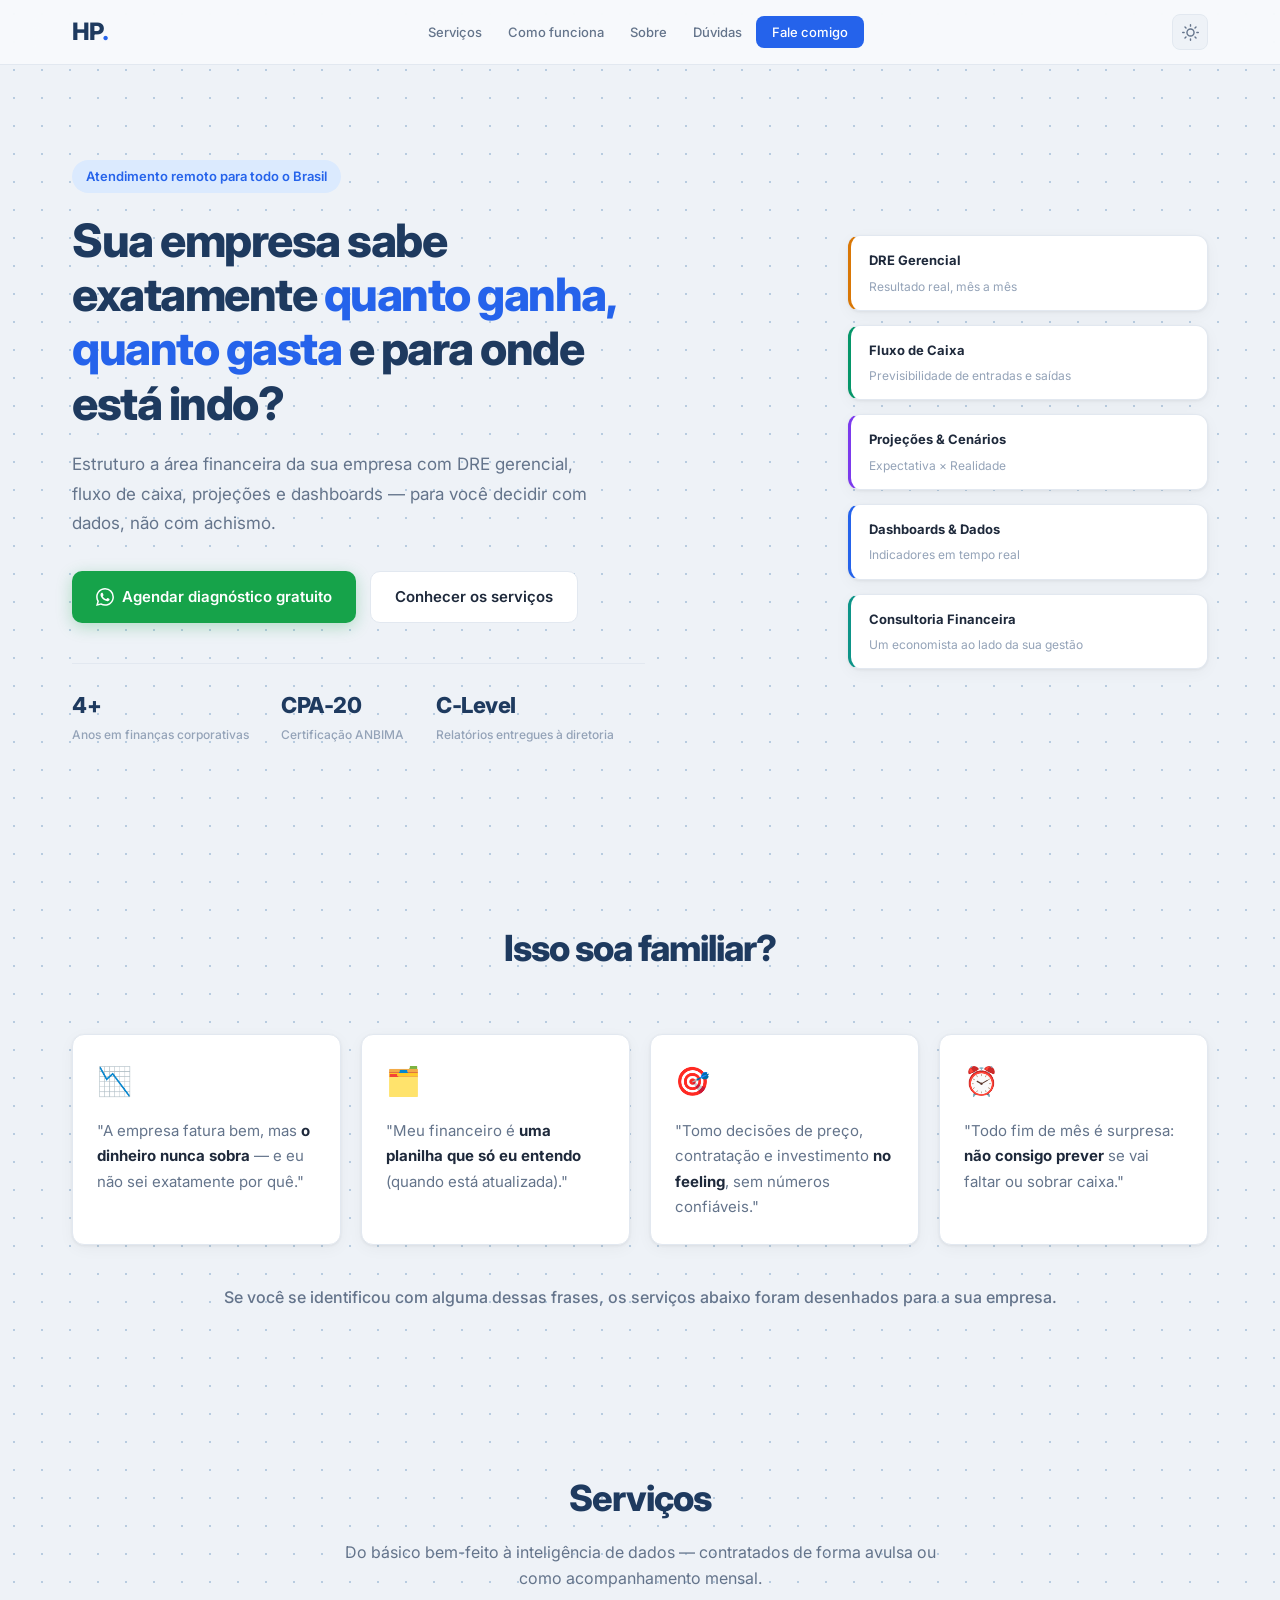
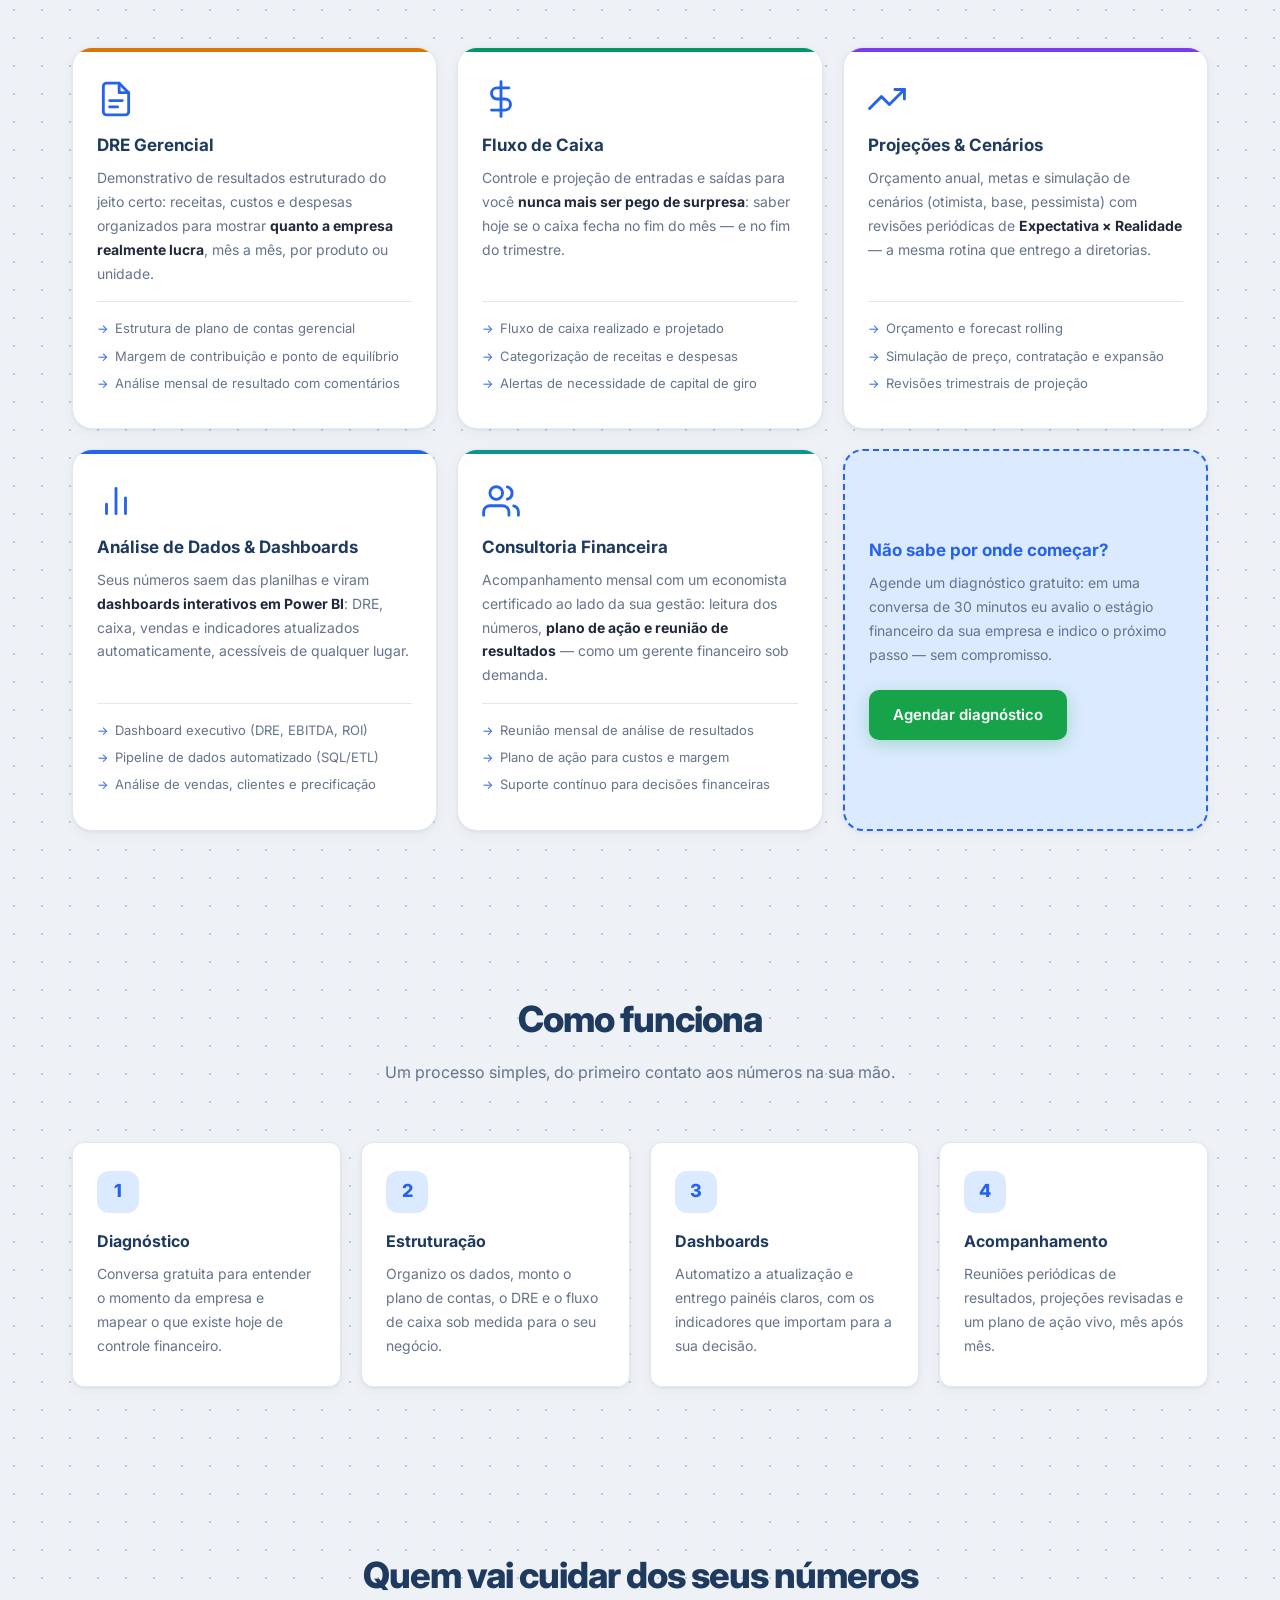
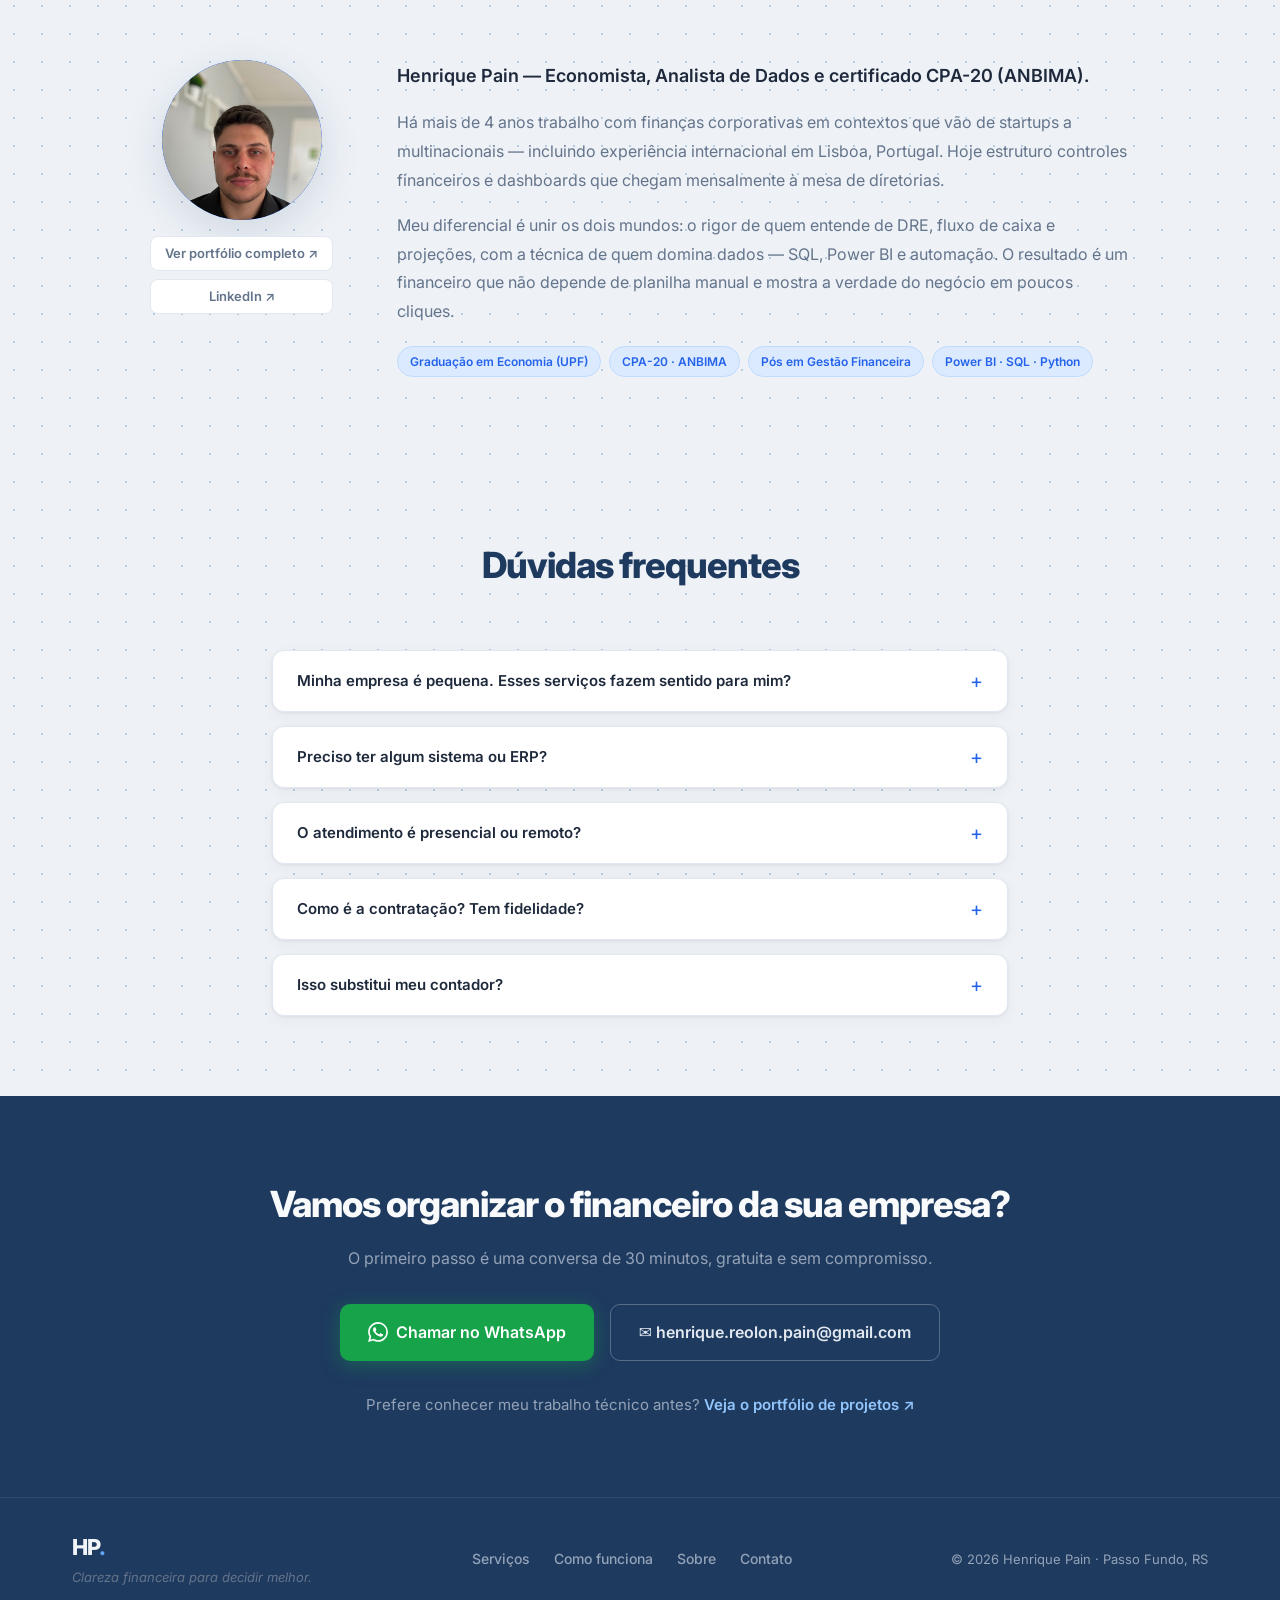
==== v1/index.html @ 50713eec "Landing page de servicos financeiros (dark fintech) Pagina estatica com DRE, fluxo de caixa, projeco" ====
<!DOCTYPE html>
<html lang="pt-BR">
<head>
    <meta charset="UTF-8">
    <meta name="viewport" content="width=device-width, initial-scale=1.0">
    <title>Henrique Pain — Consultoria Financeira & Dados</title>

    <!-- Favicon -->
    <link rel="icon" type="image/svg+xml" href="data:image/svg+xml,<svg xmlns='http://www.w3.org/2000/svg' viewBox='0 0 32 32'><rect width='32' height='32' rx='6' fill='%231e3a5f'/><text x='50%25' y='54%25' dominant-baseline='middle' text-anchor='middle' font-family='Inter,system-ui,sans-serif' font-weight='800' font-size='13' fill='white'>HP</text></svg>">

    <!-- SEO & Open Graph -->
    <meta name="description" content="Consultoria financeira para pequenas e médias empresas: DRE gerencial, fluxo de caixa, projeções, análise de dados e dashboards. Clareza financeira para decidir melhor.">
    <meta property="og:title"       content="Henrique Pain — Consultoria Financeira & Dados">
    <meta property="og:description" content="DRE gerencial, fluxo de caixa, projeções e dashboards para sua empresa decidir com dados, não com achismo.">
    <meta property="og:type"        content="website">
    <meta property="og:locale"      content="pt_BR">

    <link rel="preconnect" href="https://fonts.googleapis.com">
    <link rel="preconnect" href="https://fonts.gstatic.com" crossorigin>
    <link href="https://fonts.googleapis.com/css2?family=Inter:wght@300;400;500;600;700;800&display=swap" rel="stylesheet">
    <link rel="stylesheet" href="style.css">
</head>
<body>

    <!-- ===== NAV ===== -->
    <nav class="nav" id="nav">
        <div class="nav-container">
            <a href="#home" class="nav-logo">HP<span>.</span></a>
            <ul class="nav-links" id="navLinks">
                <li><a href="#servicos">Serviços</a></li>
                <li><a href="#como-funciona">Como funciona</a></li>
                <li><a href="#sobre">Sobre</a></li>
                <li><a href="#faq">Dúvidas</a></li>
                <li><a href="#contato" class="nav-cta">Fale comigo</a></li>
            </ul>
            <div class="nav-right">
                <button class="theme-toggle" id="themeToggle" aria-label="Alternar tema">
                    <svg class="icon-sun" xmlns="http://www.w3.org/2000/svg" width="17" height="17" viewBox="0 0 24 24" fill="none" stroke="currentColor" stroke-width="2" stroke-linecap="round" stroke-linejoin="round"><circle cx="12" cy="12" r="5"/><path d="M12 1v2M12 21v2M4.22 4.22l1.42 1.42M18.36 18.36l1.42 1.42M1 12h2M21 12h2M4.22 19.78l1.42-1.42M18.36 5.64l1.42-1.42"/></svg>
                    <svg class="icon-moon" xmlns="http://www.w3.org/2000/svg" width="17" height="17" viewBox="0 0 24 24" fill="none" stroke="currentColor" stroke-width="2" stroke-linecap="round" stroke-linejoin="round"><path d="M21 12.79A9 9 0 1 1 11.21 3 7 7 0 0 0 21 12.79z"/></svg>
                </button>
                <button class="nav-toggle" id="navToggle" aria-label="Menu">
                    <span></span><span></span><span></span>
                </button>
            </div>
        </div>
    </nav>

    <!-- ===== HERO ===== -->
    <section class="hero" id="home">
        <div class="hero-container">
            <div class="hero-content">
                <span class="hero-badge">Atendimento remoto para todo o Brasil</span>
                <h1 class="hero-headline">Sua empresa sabe exatamente <span>quanto ganha, quanto gasta</span> e para onde está indo?</h1>
                <p class="hero-desc">
                    Estruturo a área financeira da sua empresa com DRE gerencial, fluxo de caixa,
                    projeções e dashboards — para você decidir com dados, não com achismo.
                </p>
                <div class="hero-actions">
                    <a href="https://wa.me/5554981293329?text=Ol%C3%A1%2C%20Henrique!%20Vi%20sua%20p%C3%A1gina%20e%20quero%20conversar%20sobre%20os%20servi%C3%A7os%20financeiros." target="_blank" rel="noopener" class="btn btn-primary">
                        <svg viewBox="0 0 24 24" fill="currentColor" width="18" height="18"><path d="M17.472 14.382c-.297-.149-1.758-.867-2.03-.967-.273-.099-.471-.148-.67.15-.197.297-.767.966-.94 1.164-.173.199-.347.223-.644.075-.297-.15-1.255-.463-2.39-1.475-.883-.788-1.48-1.761-1.653-2.059-.173-.297-.018-.458.13-.606.134-.133.298-.347.446-.52.149-.174.198-.298.298-.497.099-.198.05-.371-.025-.52-.075-.149-.669-1.612-.916-2.207-.242-.579-.487-.5-.669-.51-.173-.008-.371-.01-.57-.01-.198 0-.52.074-.792.372-.272.297-1.04 1.016-1.04 2.479 0 1.462 1.065 2.875 1.213 3.074.149.198 2.096 3.2 5.077 4.487.709.306 1.262.489 1.694.625.712.227 1.36.195 1.871.118.571-.085 1.758-.719 2.006-1.413.248-.694.248-1.289.173-1.413-.074-.124-.272-.198-.57-.347m-5.421 7.403h-.004a9.87 9.87 0 0 1-5.031-1.378l-.361-.214-3.741.982.998-3.648-.235-.374a9.86 9.86 0 0 1-1.51-5.26c.001-5.45 4.436-9.884 9.888-9.884 2.64 0 5.122 1.03 6.988 2.898a9.825 9.825 0 0 1 2.893 6.994c-.003 5.45-4.437 9.884-9.885 9.884m8.413-18.297A11.815 11.815 0 0 0 12.05 0C5.495 0 .16 5.335.157 11.892c0 2.096.547 4.142 1.588 5.945L.057 24l6.305-1.654a11.882 11.882 0 0 0 5.683 1.448h.005c6.554 0 11.89-5.335 11.893-11.893a11.821 11.821 0 0 0-3.48-8.413Z"/></svg>
                        Agendar diagnóstico gratuito
                    </a>
                    <a href="#servicos" class="btn btn-secondary">Conhecer os serviços</a>
                </div>
                <div class="hero-stats">
                    <div class="hero-stat">
                        <span class="stat-number">4+</span>
                        <span class="stat-label">Anos em finanças corporativas</span>
                    </div>
                    <div class="hero-stat">
                        <span class="stat-number">CPA-20</span>
                        <span class="stat-label">Certificação ANBIMA</span>
                    </div>
                    <div class="hero-stat">
                        <span class="stat-number">C-Level</span>
                        <span class="stat-label">Relatórios entregues à diretoria</span>
                    </div>
                </div>
            </div>
            <div class="hero-visual">
                <div class="hero-card-stack">
                    <div class="visual-card vc-1">
                        <div class="vc-label">DRE Gerencial</div>
                        <div class="vc-value">Resultado real, mês a mês</div>
                    </div>
                    <div class="visual-card vc-2">
                        <div class="vc-label">Fluxo de Caixa</div>
                        <div class="vc-value">Previsibilidade de entradas e saídas</div>
                    </div>
                    <div class="visual-card vc-3">
                        <div class="vc-label">Projeções & Cenários</div>
                        <div class="vc-value">Expectativa × Realidade</div>
                    </div>
                    <div class="visual-card vc-4">
                        <div class="vc-label">Dashboards & Dados</div>
                        <div class="vc-value">Indicadores em tempo real</div>
                    </div>
                    <div class="visual-card vc-5">
                        <div class="vc-label">Consultoria Financeira</div>
                        <div class="vc-value">Um economista ao lado da sua gestão</div>
                    </div>
                </div>
            </div>
        </div>
    </section>

    <!-- ===== DORES ===== -->
    <section class="section section-alt" id="dores">
        <div class="container">
            <div class="section-header fade-in">
                <h2 class="section-title">Isso soa familiar?</h2>
            </div>
            <div class="pains-grid">
                <div class="pain-card fade-in">
                    <div class="pain-icon">📉</div>
                    <p>"A empresa fatura bem, mas <strong>o dinheiro nunca sobra</strong> — e eu não sei exatamente por quê."</p>
                </div>
                <div class="pain-card fade-in">
                    <div class="pain-icon">🗂️</div>
                    <p>"Meu financeiro é <strong>uma planilha que só eu entendo</strong> (quando está atualizada)."</p>
                </div>
                <div class="pain-card fade-in">
                    <div class="pain-icon">🎯</div>
                    <p>"Tomo decisões de preço, contratação e investimento <strong>no feeling</strong>, sem números confiáveis."</p>
                </div>
                <div class="pain-card fade-in">
                    <div class="pain-icon">⏰</div>
                    <p>"Todo fim de mês é surpresa: <strong>não consigo prever</strong> se vai faltar ou sobrar caixa."</p>
                </div>
            </div>
            <p class="pains-closing fade-in">Se você se identificou com alguma dessas frases, os serviços abaixo foram desenhados para a sua empresa.</p>
        </div>
    </section>

    <!-- ===== SERVIÇOS ===== -->
    <section class="section" id="servicos">
        <div class="container">
            <div class="section-header fade-in">
                <h2 class="section-title">Serviços</h2>
                <p class="section-sub">Do básico bem-feito à inteligência de dados — contratados de forma avulsa ou como acompanhamento mensal.</p>
            </div>
            <div class="services-grid">

                <article class="service-card fade-in">
                    <div class="service-accent" style="--c1:#d97706"></div>
                    <div class="service-body">
                        <svg class="service-icon" viewBox="0 0 24 24" fill="none" stroke="currentColor" stroke-width="1.8" stroke-linecap="round" stroke-linejoin="round"><path d="M14 2H6a2 2 0 0 0-2 2v16a2 2 0 0 0 2 2h12a2 2 0 0 0 2-2V8z"/><polyline points="14 2 14 8 20 8"/><line x1="8" y1="13" x2="16" y2="13"/><line x1="8" y1="17" x2="13" y2="17"/></svg>
                        <h3 class="service-title">DRE Gerencial</h3>
                        <p class="service-desc">Demonstrativo de resultados estruturado do jeito certo: receitas, custos e despesas organizados para mostrar <strong>quanto a empresa realmente lucra</strong>, mês a mês, por produto ou unidade.</p>
                        <ul class="service-list">
                            <li>Estrutura de plano de contas gerencial</li>
                            <li>Margem de contribuição e ponto de equilíbrio</li>
                            <li>Análise mensal de resultado com comentários</li>
                        </ul>
                    </div>
                </article>

                <article class="service-card fade-in">
                    <div class="service-accent" style="--c1:#059669"></div>
                    <div class="service-body">
                        <svg class="service-icon" viewBox="0 0 24 24" fill="none" stroke="currentColor" stroke-width="1.8" stroke-linecap="round" stroke-linejoin="round"><line x1="12" y1="1" x2="12" y2="23"/><path d="M17 5H9.5a3.5 3.5 0 0 0 0 7h5a3.5 3.5 0 0 1 0 7H6"/></svg>
                        <h3 class="service-title">Fluxo de Caixa</h3>
                        <p class="service-desc">Controle e projeção de entradas e saídas para você <strong>nunca mais ser pego de surpresa</strong>: saber hoje se o caixa fecha no fim do mês — e no fim do trimestre.</p>
                        <ul class="service-list">
                            <li>Fluxo de caixa realizado e projetado</li>
                            <li>Categorização de receitas e despesas</li>
                            <li>Alertas de necessidade de capital de giro</li>
                        </ul>
                    </div>
                </article>

                <article class="service-card fade-in">
                    <div class="service-accent" style="--c1:#7c3aed"></div>
                    <div class="service-body">
                        <svg class="service-icon" viewBox="0 0 24 24" fill="none" stroke="currentColor" stroke-width="1.8" stroke-linecap="round" stroke-linejoin="round"><polyline points="23 6 13.5 15.5 8.5 10.5 1 18"/><polyline points="17 6 23 6 23 12"/></svg>
                        <h3 class="service-title">Projeções & Cenários</h3>
                        <p class="service-desc">Orçamento anual, metas e simulação de cenários (otimista, base, pessimista) com revisões periódicas de <strong>Expectativa × Realidade</strong> — a mesma rotina que entrego a diretorias.</p>
                        <ul class="service-list">
                            <li>Orçamento e forecast rolling</li>
                            <li>Simulação de preço, contratação e expansão</li>
                            <li>Revisões trimestrais de projeção</li>
                        </ul>
                    </div>
                </article>

                <article class="service-card fade-in">
                    <div class="service-accent" style="--c1:#2563eb"></div>
                    <div class="service-body">
                        <svg class="service-icon" viewBox="0 0 24 24" fill="none" stroke="currentColor" stroke-width="1.8" stroke-linecap="round" stroke-linejoin="round"><line x1="18" y1="20" x2="18" y2="10"/><line x1="12" y1="20" x2="12" y2="4"/><line x1="6" y1="20" x2="6" y2="14"/></svg>
                        <h3 class="service-title">Análise de Dados & Dashboards</h3>
                        <p class="service-desc">Seus números saem das planilhas e viram <strong>dashboards interativos em Power BI</strong>: DRE, caixa, vendas e indicadores atualizados automaticamente, acessíveis de qualquer lugar.</p>
                        <ul class="service-list">
                            <li>Dashboard executivo (DRE, EBITDA, ROI)</li>
                            <li>Pipeline de dados automatizado (SQL/ETL)</li>
                            <li>Análise de vendas, clientes e precificação</li>
                        </ul>
                    </div>
                </article>

                <article class="service-card fade-in">
                    <div class="service-accent" style="--c1:#0d9488"></div>
                    <div class="service-body">
                        <svg class="service-icon" viewBox="0 0 24 24" fill="none" stroke="currentColor" stroke-width="1.8" stroke-linecap="round" stroke-linejoin="round"><path d="M17 21v-2a4 4 0 0 0-4-4H5a4 4 0 0 0-4 4v2"/><circle cx="9" cy="7" r="4"/><path d="M23 21v-2a4 4 0 0 0-3-3.87"/><path d="M16 3.13a4 4 0 0 1 0 7.75"/></svg>
                        <h3 class="service-title">Consultoria Financeira</h3>
                        <p class="service-desc">Acompanhamento mensal com um economista certificado ao lado da sua gestão: leitura dos números, <strong>plano de ação e reunião de resultados</strong> — como um gerente financeiro sob demanda.</p>
                        <ul class="service-list">
                            <li>Reunião mensal de análise de resultados</li>
                            <li>Plano de ação para custos e margem</li>
                            <li>Suporte contínuo para decisões financeiras</li>
                        </ul>
                    </div>
                </article>

                <article class="service-card service-card-cta fade-in">
                    <div class="service-body">
                        <h3 class="service-title">Não sabe por onde começar?</h3>
                        <p class="service-desc">Agende um diagnóstico gratuito: em uma conversa de 30 minutos eu avalio o estágio financeiro da sua empresa e indico o próximo passo — sem compromisso.</p>
                        <a href="https://wa.me/5554981293329?text=Ol%C3%A1%2C%20Henrique!%20Quero%20agendar%20um%20diagn%C3%B3stico%20financeiro%20gratuito." target="_blank" rel="noopener" class="btn btn-primary">Agendar diagnóstico</a>
                    </div>
                </article>

            </div>
        </div>
    </section>

    <!-- ===== COMO FUNCIONA ===== -->
    <section class="section section-alt" id="como-funciona">
        <div class="container">
            <div class="section-header fade-in">
                <h2 class="section-title">Como funciona</h2>
                <p class="section-sub">Um processo simples, do primeiro contato aos números na sua mão.</p>
            </div>
            <div class="steps-grid">
                <div class="step-card fade-in">
                    <div class="step-num">1</div>
                    <h3 class="step-title">Diagnóstico</h3>
                    <p class="step-desc">Conversa gratuita para entender o momento da empresa e mapear o que existe hoje de controle financeiro.</p>
                </div>
                <div class="step-card fade-in">
                    <div class="step-num">2</div>
                    <h3 class="step-title">Estruturação</h3>
                    <p class="step-desc">Organizo os dados, monto o plano de contas, o DRE e o fluxo de caixa sob medida para o seu negócio.</p>
                </div>
                <div class="step-card fade-in">
                    <div class="step-num">3</div>
                    <h3 class="step-title">Dashboards</h3>
                    <p class="step-desc">Automatizo a atualização e entrego painéis claros, com os indicadores que importam para a sua decisão.</p>
                </div>
                <div class="step-card fade-in">
                    <div class="step-num">4</div>
                    <h3 class="step-title">Acompanhamento</h3>
                    <p class="step-desc">Reuniões periódicas de resultados, projeções revisadas e um plano de ação vivo, mês após mês.</p>
                </div>
            </div>
        </div>
    </section>

    <!-- ===== SOBRE ===== -->
    <section class="section" id="sobre">
        <div class="container">
            <div class="section-header fade-in">
                <h2 class="section-title">Quem vai cuidar dos seus números</h2>
            </div>
            <div class="about-grid">
                <div class="about-photo fade-in">
                    <div class="photo-placeholder">
                        <img src="img/perfil.jpeg" alt="Henrique Pain" class="profile-photo">
                    </div>
                    <div class="about-chips">
                        <a href="https://henriquereolonpain-sys.github.io" target="_blank" rel="noopener" class="chip">Ver portfólio completo ↗</a>
                        <a href="https://linkedin.com/in/henrique-pain" target="_blank" rel="noopener" class="chip">LinkedIn ↗</a>
                    </div>
                </div>
                <div class="about-text fade-in">
                    <p class="about-lead">Henrique Pain — Economista, Analista de Dados e certificado CPA-20 (ANBIMA).</p>
                    <p>Há mais de 4 anos trabalho com finanças corporativas em contextos que vão de startups a multinacionais — incluindo experiência internacional em Lisboa, Portugal. Hoje estruturo controles financeiros e dashboards que chegam mensalmente à mesa de diretorias.</p>
                    <p>Meu diferencial é unir os dois mundos: o rigor de quem entende de DRE, fluxo de caixa e projeções, com a técnica de quem domina dados — SQL, Power BI e automação. O resultado é um financeiro que não depende de planilha manual e mostra a verdade do negócio em poucos cliques.</p>
                    <div class="cred-badges">
                        <span class="cred-badge">Graduação em Economia (UPF)</span>
                        <span class="cred-badge">CPA-20 · ANBIMA</span>
                        <span class="cred-badge">Pós em Gestão Financeira</span>
                        <span class="cred-badge">Power BI · SQL · Python</span>
                    </div>
                </div>
            </div>
        </div>
    </section>

    <!-- ===== FAQ ===== -->
    <section class="section section-alt" id="faq">
        <div class="container container-narrow">
            <div class="section-header fade-in">
                <h2 class="section-title">Dúvidas frequentes</h2>
            </div>
            <div class="faq-list">
                <details class="faq-item fade-in">
                    <summary>Minha empresa é pequena. Esses serviços fazem sentido para mim?</summary>
                    <p>Sim — na verdade é onde eles geram mais impacto. Empresas pequenas raramente têm um financeiro estruturado, e é exatamente aí que decisões erradas de preço e caixa custam mais caro. O trabalho é dimensionado para o tamanho do seu negócio.</p>
                </details>
                <details class="faq-item fade-in">
                    <summary>Preciso ter algum sistema ou ERP?</summary>
                    <p>Não. Trabalho com o que você já tem — extratos bancários, planilhas, sistema de vendas ou ERP. Parte do serviço é justamente organizar essas fontes e automatizar a atualização.</p>
                </details>
                <details class="faq-item fade-in">
                    <summary>O atendimento é presencial ou remoto?</summary>
                    <p>Remoto, para todo o Brasil, com reuniões por videochamada. Estou em Passo Fundo (RS) e atendo presencialmente na região quando faz sentido.</p>
                </details>
                <details class="faq-item fade-in">
                    <summary>Como é a contratação? Tem fidelidade?</summary>
                    <p>Existem dois formatos: projetos pontuais (ex.: estruturar o DRE e o fluxo de caixa) e acompanhamento mensal. Sem fidelidade — a permanência se sustenta pelo valor entregue a cada mês.</p>
                </details>
                <details class="faq-item fade-in">
                    <summary>Isso substitui meu contador?</summary>
                    <p>Não — complementa. O contador cuida da parte fiscal e das obrigações legais; eu cuido da visão gerencial: quanto você lucra de verdade, para onde vai o caixa e o que fazer com essa informação.</p>
                </details>
            </div>
        </div>
    </section>

    <!-- ===== CONTATO ===== -->
    <section class="contact-section section" id="contato">
        <div class="container">
            <div class="section-header fade-in">
                <h2 class="section-title">Vamos organizar o financeiro da sua empresa?</h2>
                <p class="contact-sub">O primeiro passo é uma conversa de 30 minutos, gratuita e sem compromisso.</p>
            </div>
            <div class="contact-actions fade-in">
                <a href="https://wa.me/5554981293329?text=Ol%C3%A1%2C%20Henrique!%20Quero%20agendar%20um%20diagn%C3%B3stico%20financeiro%20gratuito." target="_blank" rel="noopener" class="btn btn-whatsapp">
                    <svg viewBox="0 0 24 24" fill="currentColor" width="20" height="20"><path d="M17.472 14.382c-.297-.149-1.758-.867-2.03-.967-.273-.099-.471-.148-.67.15-.197.297-.767.966-.94 1.164-.173.199-.347.223-.644.075-.297-.15-1.255-.463-2.39-1.475-.883-.788-1.48-1.761-1.653-2.059-.173-.297-.018-.458.13-.606.134-.133.298-.347.446-.52.149-.174.198-.298.298-.497.099-.198.05-.371-.025-.52-.075-.149-.669-1.612-.916-2.207-.242-.579-.487-.5-.669-.51-.173-.008-.371-.01-.57-.01-.198 0-.52.074-.792.372-.272.297-1.04 1.016-1.04 2.479 0 1.462 1.065 2.875 1.213 3.074.149.198 2.096 3.2 5.077 4.487.709.306 1.262.489 1.694.625.712.227 1.36.195 1.871.118.571-.085 1.758-.719 2.006-1.413.248-.694.248-1.289.173-1.413-.074-.124-.272-.198-.57-.347m-5.421 7.403h-.004a9.87 9.87 0 0 1-5.031-1.378l-.361-.214-3.741.982.998-3.648-.235-.374a9.86 9.86 0 0 1-1.51-5.26c.001-5.45 4.436-9.884 9.888-9.884 2.64 0 5.122 1.03 6.988 2.898a9.825 9.825 0 0 1 2.893 6.994c-.003 5.45-4.437 9.884-9.885 9.884m8.413-18.297A11.815 11.815 0 0 0 12.05 0C5.495 0 .16 5.335.157 11.892c0 2.096.547 4.142 1.588 5.945L.057 24l6.305-1.654a11.882 11.882 0 0 0 5.683 1.448h.005c6.554 0 11.89-5.335 11.893-11.893a11.821 11.821 0 0 0-3.48-8.413Z"/></svg>
                    Chamar no WhatsApp
                </a>
                <a href="mailto:henrique.reolon.pain@gmail.com?subject=Consultoria%20financeira" class="btn btn-outline-light">✉ henrique.reolon.pain@gmail.com</a>
            </div>
            <p class="contact-alt fade-in">Prefere conhecer meu trabalho técnico antes? <a href="https://henriquereolonpain-sys.github.io" target="_blank" rel="noopener">Veja o portfólio de projetos ↗</a></p>
        </div>
    </section>

    <!-- ===== FOOTER ===== -->
    <footer class="footer">
        <div class="container footer-inner">
            <div class="footer-brand">
                <span class="footer-logo">HP<span>.</span></span>
                <span class="footer-tagline">Clareza financeira para decidir melhor.</span>
            </div>
            <div class="footer-nav">
                <a href="#servicos">Serviços</a>
                <a href="#como-funciona">Como funciona</a>
                <a href="#sobre">Sobre</a>
                <a href="#contato">Contato</a>
            </div>
            <div class="footer-copy">
                <p>© 2026 Henrique Pain · Passo Fundo, RS</p>
            </div>
        </div>
    </footer>

    <script src="script.js"></script>
</body>
</html>
---- v1/style.css ----
/* ===== RESET & BASE ===== */
*, *::before, *::after { box-sizing: border-box; margin: 0; padding: 0; }

:root {
    --bg:           #eef2f7;
    --bg-alt:       #eef2f7;
    --surface:      #ffffff;
    --border:       #e2e8f0;
    --primary:      #1e3a5f;
    --accent:       #2563eb;
    --accent-light: #dbeafe;
    --text:         #1e293b;
    --text-muted:   #64748b;
    --text-light:   #94a3b8;
    --radius:       12px;
    --radius-lg:    20px;
    --shadow:       0 1px 3px rgba(0,0,0,.06), 0 4px 16px rgba(0,0,0,.04);
    --shadow-md:    0 4px 24px rgba(30,58,95,.08), 0 1px 4px rgba(0,0,0,.06);
    --shadow-lg:    0 12px 40px rgba(30,58,95,.14);
    --transition:   background .3s, color .3s, border-color .3s, box-shadow .3s;
}

/* ===== DARK MODE ===== */
[data-theme="dark"] {
    --bg:           #0f172a;
    --bg-alt:       #1e293b;
    --surface:      #1e293b;
    --border:       #334155;
    --primary:      #f1f5f9;
    --accent:       #60a5fa;
    --accent-light: rgba(96,165,250,.15);
    --text:         #f1f5f9;
    --text-muted:   #94a3b8;
    --text-light:   #8094b0;
    --shadow:       0 1px 3px rgba(0,0,0,.4), 0 4px 16px rgba(0,0,0,.3);
    --shadow-md:    0 4px 24px rgba(0,0,0,.4);
    --shadow-lg:    0 12px 40px rgba(0,0,0,.5);
}

[data-theme="dark"] .nav { background: rgba(15,23,42,.92); border-bottom-color: #1e293b; }
[data-theme="dark"] .nav-links a:hover,
[data-theme="dark"] .nav-links a.active { background: rgba(96,165,250,.12); color: #60a5fa; }
[data-theme="dark"] .hero-badge { background: rgba(96,165,250,.15); color: #93c5fd; }
[data-theme="dark"] .visual-card { background: #1e2d47; border-color: #2d4270; }
[data-theme="dark"] .vc-label { color: #e2e8f0; }
[data-theme="dark"] .vc-value { color: #93b0cf; }
[data-theme="dark"] .contact-section { background: #020617; }
[data-theme="dark"] .chip:hover { border-color: #60a5fa; color: #60a5fa; }
[data-theme="dark"] .cred-badge { background: rgba(96,165,250,.12); color: #93c5fd; border-color: rgba(96,165,250,.3); }
[data-theme="dark"] .step-num { background: rgba(96,165,250,.15); color: #93c5fd; }
[data-theme="dark"] .footer { background: #020617; }

html { scroll-behavior: smooth; }

body {
    font-family: 'Inter', system-ui, sans-serif;
    background-color: var(--bg);
    background-image: radial-gradient(#b8cce0 1.2px, transparent 1.2px);
    background-size: 28px 28px;
    color: var(--text);
    line-height: 1.6;
    -webkit-font-smoothing: antialiased;
    transition: background-color .3s, color .3s;
}

[data-theme="dark"] body {
    background-image: radial-gradient(#1e3a5f 1.2px, transparent 1.2px);
}

a { text-decoration: none; color: inherit; }
ul { list-style: none; }
img { display: block; max-width: 100%; }

/* ===== NAV ===== */
.nav {
    position: fixed; top: 0; left: 0; right: 0; z-index: 100;
    background: rgba(248,250,252,.92);
    backdrop-filter: blur(16px); -webkit-backdrop-filter: blur(16px);
    border-bottom: 1px solid var(--border);
    transition: box-shadow .3s, background .3s, border-color .3s;
}
.nav.scrolled { box-shadow: var(--shadow-md); }

.nav-container {
    max-width: 1200px; margin: 0 auto; padding: 0 2rem;
    height: 64px; display: flex; align-items: center; justify-content: space-between;
}

.nav-logo { font-size: 1.5rem; font-weight: 800; color: var(--primary); letter-spacing: -1px; }
.nav-logo span { color: var(--accent); }

.nav-links { display: flex; align-items: center; gap: .125rem; }
.nav-links a {
    padding: .5rem .75rem; border-radius: 8px;
    font-size: .8125rem; font-weight: 500; color: var(--text-muted);
    transition: all .2s;
}
.nav-links a:hover,
.nav-links a.active { background: var(--accent-light); color: var(--accent); }

.nav-cta {
    background: var(--accent) !important;
    color: #fff !important;
    padding: .5rem 1rem !important;
}
.nav-cta:hover { background: #1d4ed8 !important; color: #fff !important; }
[data-theme="dark"] .nav-cta { background: #3b82f6 !important; }
[data-theme="dark"] .nav-cta:hover { background: #2563eb !important; }

.nav-right { display: flex; align-items: center; gap: .5rem; }

.theme-toggle {
    width: 36px; height: 36px;
    border-radius: 8px;
    background: var(--bg-alt);
    border: 1.5px solid var(--border);
    cursor: pointer;
    display: flex; align-items: center; justify-content: center;
    color: var(--text-muted);
    transition: all .2s;
    flex-shrink: 0;
}
.theme-toggle:hover { border-color: var(--accent); color: var(--accent); }
.icon-moon { display: none; }
[data-theme="dark"] .icon-sun  { display: none; }
[data-theme="dark"] .icon-moon { display: block; }

.nav-toggle {
    display: none; flex-direction: column; gap: 5px;
    background: none; border: none; cursor: pointer; padding: 4px;
}
.nav-toggle span {
    display: block; width: 22px; height: 2px;
    background: var(--text); border-radius: 2px; transition: all .3s;
}

/* ===== HERO ===== */
.hero {
    position: relative; overflow: hidden;
    padding: calc(64px + 4rem) 0 4rem;
}

.hero-container {
    position: relative; z-index: 1;
    max-width: 1200px; width: 100%; margin: 0 auto;
    padding: 2rem;
    display: grid; grid-template-columns: 1.15fr 1fr; gap: 4rem; align-items: center;
}

.hero-badge {
    display: inline-flex; align-items: center; gap: .5rem;
    padding: .375rem .875rem; background: var(--accent-light); color: var(--accent);
    border-radius: 100px; font-size: .8125rem; font-weight: 600; margin-bottom: 1.25rem;
    transition: var(--transition);
}

.hero-headline {
    font-size: clamp(1.875rem, 4vw, 2.875rem); font-weight: 800; color: var(--primary);
    line-height: 1.18; letter-spacing: -1.5px; margin-bottom: 1.25rem;
}
.hero-headline span { color: var(--accent); }

.hero-desc { font-size: 1.0625rem; color: var(--text-muted); line-height: 1.75; max-width: 520px; margin-bottom: 2rem; }

.hero-actions { display: flex; gap: .875rem; margin-bottom: 2.5rem; flex-wrap: wrap; }

.btn {
    display: inline-flex; align-items: center; gap: .5rem;
    padding: .8125rem 1.5rem; border-radius: 10px;
    font-size: .9375rem; font-weight: 600; transition: all .2s; cursor: pointer; border: none;
}
.btn-primary { background: #16a34a; color: #fff; box-shadow: 0 4px 16px rgba(22,163,74,.28); }
.btn-primary:hover { background: #15803d; box-shadow: 0 6px 20px rgba(22,163,74,.38); transform: translateY(-1px); }
.btn-secondary { background: var(--surface); color: var(--text); border: 1.5px solid var(--border); }
.btn-secondary:hover { border-color: var(--accent); color: var(--accent); transform: translateY(-1px); }

.hero-stats { display: flex; gap: 2rem; padding-top: 1.5rem; border-top: 1px solid var(--border); flex-wrap: wrap; }
.hero-stat { display: flex; flex-direction: column; }
.stat-number { font-size: 1.375rem; font-weight: 800; color: var(--primary); letter-spacing: -.5px; }
.stat-label  { font-size: .75rem; color: var(--text-light); font-weight: 500; margin-top: .125rem; }

.hero-visual { display: flex; justify-content: flex-end; }
.hero-card-stack { display: flex; flex-direction: column; gap: .875rem; width: 100%; max-width: 360px; }

.visual-card {
    background: var(--surface); border: 1px solid var(--border);
    border-radius: var(--radius); padding: .875rem 1.125rem;
    box-shadow: var(--shadow); opacity: 0;
    animation: slideInRight .6s ease forwards;
    transition: background .3s, border-color .3s, box-shadow .3s;
    border-left: 3px solid var(--accent);
}
.visual-card:hover { box-shadow: var(--shadow-md); }
.vc-1 { animation-delay: .15s; border-left-color: #d97706; }
.vc-2 { animation-delay: .3s;  border-left-color: #059669; }
.vc-3 { animation-delay: .45s; border-left-color: #7c3aed; }
.vc-4 { animation-delay: .6s;  border-left-color: #2563eb; }
.vc-5 { animation-delay: .75s; border-left-color: #0d9488; }

@keyframes slideInRight { from { opacity:0; transform:translateX(24px); } to { opacity:1; transform:translateX(0); } }

.vc-label { font-size: .8125rem; font-weight: 700; color: var(--text); margin-bottom: .35rem; }
.vc-value { font-size: .75rem; color: var(--text-light); }

/* ===== SECTIONS ===== */
.section { padding: 5rem 0; }
.section-alt { background-color: transparent; }
.container { max-width: 1200px; margin: 0 auto; padding: 0 2rem; }
.container-narrow { max-width: 800px; }
.section-header { text-align: center; margin-bottom: 3.5rem; }
.section-title { font-size: clamp(1.75rem,3vw,2.25rem); font-weight: 800; color: var(--primary); letter-spacing: -1px; }
.section-sub { color: var(--text-muted); font-size: 1rem; margin-top: .75rem; max-width: 620px; margin-left: auto; margin-right: auto; }

/* ===== DORES ===== */
.pains-grid { display: grid; grid-template-columns: repeat(4,1fr); gap: 1.25rem; }
.pain-card {
    background: var(--surface); border: 1px solid var(--border);
    border-radius: var(--radius); padding: 1.5rem;
    box-shadow: var(--shadow); transition: all .3s;
}
.pain-card:hover { transform: translateY(-3px); box-shadow: var(--shadow-md); }
.pain-icon { font-size: 1.75rem; margin-bottom: .875rem; }
.pain-card p { font-size: .9375rem; color: var(--text-muted); line-height: 1.7; }
.pain-card strong { color: var(--text); }
.pains-closing {
    text-align: center; margin-top: 2.5rem;
    color: var(--text-muted); font-size: 1rem; font-weight: 500;
}

/* ===== SERVIÇOS ===== */
.services-grid { display: grid; grid-template-columns: repeat(3,1fr); gap: 1.25rem; }

.service-card {
    background: var(--surface); border-radius: var(--radius-lg);
    overflow: hidden; box-shadow: var(--shadow); border: 1px solid var(--border);
    transition: all .3s; display: flex; flex-direction: column;
}
.service-card:hover { transform: translateY(-5px); box-shadow: var(--shadow-lg); }
.service-accent { height: 4px; width: 100%; background: var(--c1); }
.service-body { padding: 1.75rem 1.5rem; flex: 1; display: flex; flex-direction: column; }

.service-icon {
    width: 38px; height: 38px; color: var(--accent);
    margin-bottom: 1rem;
}

.service-title { font-size: 1.0625rem; font-weight: 700; color: var(--primary); margin-bottom: .625rem; line-height: 1.3; }
.service-desc  { font-size: .875rem; color: var(--text-muted); line-height: 1.7; margin-bottom: 1rem; }
.service-desc strong { color: var(--text); }

.service-list { margin-top: auto; padding-top: 1rem; border-top: 1px solid var(--border); }
.service-list li {
    font-size: .8125rem; color: var(--text-muted);
    padding-left: 1.125rem; position: relative;
    margin-bottom: .4rem; line-height: 1.6;
}
.service-list li::before {
    content: '→'; position: absolute; left: 0;
    color: var(--accent); font-size: .75rem; top: 1px;
}

.service-card-cta {
    border: 2px dashed var(--accent);
    background: var(--accent-light);
    justify-content: center;
}
.service-card-cta .service-body { justify-content: center; align-items: flex-start; }
.service-card-cta .service-title { color: var(--accent); }
.service-card-cta .btn { margin-top: .5rem; }
[data-theme="dark"] .service-card-cta { background: rgba(96,165,250,.08); border-color: rgba(96,165,250,.45); }

/* ===== COMO FUNCIONA ===== */
.steps-grid { display: grid; grid-template-columns: repeat(4,1fr); gap: 1.25rem; }
.step-card {
    background: var(--surface); border: 1px solid var(--border);
    border-radius: var(--radius); padding: 1.75rem 1.5rem;
    box-shadow: var(--shadow); transition: all .3s;
    position: relative;
}
.step-card:hover { transform: translateY(-3px); box-shadow: var(--shadow-md); }
.step-num {
    width: 42px; height: 42px; border-radius: 12px;
    background: var(--accent-light); color: var(--accent);
    display: flex; align-items: center; justify-content: center;
    font-size: 1.125rem; font-weight: 800;
    margin-bottom: 1rem; transition: var(--transition);
}
.step-title { font-size: 1rem; font-weight: 700; color: var(--primary); margin-bottom: .5rem; }
.step-desc  { font-size: .875rem; color: var(--text-muted); line-height: 1.7; }

/* ===== SOBRE ===== */
.about-grid { display: grid; grid-template-columns: auto 1fr; gap: 4rem; align-items: start; max-width: 980px; margin: 0 auto; }
.about-photo { display: flex; flex-direction: column; align-items: center; gap: 1rem; }
.photo-placeholder {
    width: 160px; height: 160px; border-radius: 50%;
    background: var(--accent);
    display: flex; align-items: center; justify-content: center;
    font-size: 2.5rem; font-weight: 800; color: white;
    box-shadow: var(--shadow-lg); flex-shrink: 0; overflow: hidden;
}
.profile-photo { width: 100%; height: 100%; object-fit: cover; object-position: center 20%; border-radius: 50%; }
.about-chips { display: flex; flex-direction: column; gap: .5rem; width: 100%; }
.chip {
    display: flex; align-items: center; justify-content: center; gap: .5rem;
    padding: .375rem .875rem; background: var(--surface);
    border: 1.5px solid var(--border); border-radius: 8px;
    font-size: .8125rem; font-weight: 600; color: var(--text-muted);
    transition: all .2s; white-space: nowrap;
}
.chip:hover { border-color: var(--accent); color: var(--accent); }
.about-text p { color: var(--text-muted); line-height: 1.8; margin-bottom: 1rem; }
.about-lead { font-size: 1.125rem !important; font-weight: 600 !important; color: var(--text) !important; }

.cred-badges { display: flex; flex-wrap: wrap; gap: .5rem; margin-top: 1.25rem; }
.cred-badge {
    padding: .3rem .75rem; background: var(--accent-light); color: var(--accent);
    border: 1px solid #bfdbfe; border-radius: 100px;
    font-size: .75rem; font-weight: 600; transition: var(--transition);
}

/* ===== FAQ ===== */
.faq-list { display: flex; flex-direction: column; gap: .875rem; }
.faq-item {
    background: var(--surface); border: 1px solid var(--border);
    border-radius: var(--radius); box-shadow: var(--shadow);
    transition: var(--transition);
    overflow: hidden;
}
.faq-item summary {
    cursor: pointer; padding: 1.125rem 1.5rem;
    font-size: .9375rem; font-weight: 600; color: var(--text);
    list-style: none; position: relative; padding-right: 3rem;
    transition: color .2s;
}
.faq-item summary::-webkit-details-marker { display: none; }
.faq-item summary::after {
    content: '+'; position: absolute; right: 1.5rem; top: 50%;
    transform: translateY(-50%);
    font-size: 1.25rem; font-weight: 400; color: var(--accent);
    transition: transform .25s;
}
.faq-item[open] summary::after { transform: translateY(-50%) rotate(45deg); }
.faq-item summary:hover { color: var(--accent); }
.faq-item p {
    padding: 0 1.5rem 1.25rem;
    font-size: .875rem; color: var(--text-muted); line-height: 1.75;
}

/* ===== CONTATO ===== */
.contact-section { background: var(--primary); transition: background .3s; }
.contact-section .section-title { color: #f8fafc; }
.contact-section .section-header { margin-bottom: 2rem; }
.contact-sub { color: #94a3b8; margin-top: .75rem; font-size: 1rem; }

.contact-actions {
    display: flex; gap: 1rem; justify-content: center;
    flex-wrap: wrap; margin-bottom: 2rem;
}
.btn-whatsapp {
    background: #16a34a; color: #fff;
    padding: .9375rem 1.75rem; font-size: 1rem;
    box-shadow: 0 4px 20px rgba(22,163,74,.4);
}
.btn-whatsapp:hover { background: #15803d; transform: translateY(-2px); box-shadow: 0 6px 26px rgba(22,163,74,.5); }
.btn-outline-light {
    background: transparent; color: #e2e8f0;
    border: 1.5px solid rgba(255,255,255,.25);
    padding: .9375rem 1.75rem; font-size: 1rem;
}
.btn-outline-light:hover { border-color: #fff; color: #fff; transform: translateY(-2px); }

.contact-alt { text-align: center; color: #94a3b8; font-size: .9375rem; }
.contact-alt a { color: #93c5fd; font-weight: 600; }
.contact-alt a:hover { color: #dbeafe; }

/* ===== FOOTER ===== */
.footer {
    background: #1e3a5f;
    color: #f1f5f9;
    padding: 2rem 0;
    border-top: 1px solid rgba(255,255,255,.08);
}

.footer-inner {
    display: flex; align-items: center; justify-content: space-between;
    gap: 2rem; flex-wrap: wrap;
}

.footer-brand { display: flex; flex-direction: column; }
.footer-logo { font-size: 1.375rem; font-weight: 800; letter-spacing: -1px; }
.footer-logo span { color: #60a5fa; }
.footer-tagline { font-size: .8125rem; color: #64748b; margin-top: .125rem; font-style: italic; }

.footer-nav { display: flex; gap: 1.5rem; flex-wrap: wrap; }
.footer-nav a { font-size: .875rem; color: #94a3b8; font-weight: 500; transition: color .2s; }
.footer-nav a:hover { color: #f1f5f9; }

.footer-copy p { font-size: .8125rem; color: #94a3b8; }

/* ===== FADE-IN ===== */
.fade-in { opacity: 0; transform: translateY(22px); transition: opacity .65s ease, transform .65s ease; }
.fade-in.visible { opacity: 1; transform: translateY(0); }

@media (prefers-reduced-motion: reduce) {
    .fade-in { opacity: 1; transform: none; transition: none; }
    .visual-card { animation: none; opacity: 1; }
}

/* ===== RESPONSIVE ===== */
@media (max-width: 1024px) {
    .services-grid { grid-template-columns: repeat(2,1fr); }
    .pains-grid    { grid-template-columns: repeat(2,1fr); }
    .steps-grid    { grid-template-columns: repeat(2,1fr); }
}

@media (max-width: 768px) {
    .nav-links { display: none; }
    .nav-links.open {
        display: flex; flex-direction: column; gap: .25rem;
        position: fixed; top: 64px; left: 0; right: 0;
        background: var(--surface); padding: 1rem 1rem 1.25rem;
        border-bottom: 1px solid var(--border);
        box-shadow: var(--shadow-md); z-index: 99;
        overflow-y: auto; max-height: calc(100vh - 64px);
    }
    .nav-links.open .nav-cta { margin-top: .25rem; display: block; text-align: center; }
    .nav-toggle { display: flex; }

    .hero-container { grid-template-columns: 1fr; gap: 2rem; padding: 1.5rem; }
    .hero-visual { display: none; }
    .hero-stats  { gap: 1.25rem; }

    .about-grid { grid-template-columns: 1fr; gap: 2rem; }
    .about-photo { flex-direction: row; align-items: center; gap: 1.5rem; }
    .about-chips { flex-direction: column; width: auto; }

    .services-grid { grid-template-columns: 1fr; }
    .pains-grid    { grid-template-columns: 1fr; }
    .steps-grid    { grid-template-columns: 1fr; }

    .section   { padding: 3.5rem 0; }
    .container { padding: 0 1.25rem; }
}

@media (max-width: 480px) {
    .hero-actions { flex-direction: column; }
    .btn { justify-content: center; }
    .about-photo { flex-direction: column; }
    .contact-actions { flex-direction: column; align-items: stretch; }
}
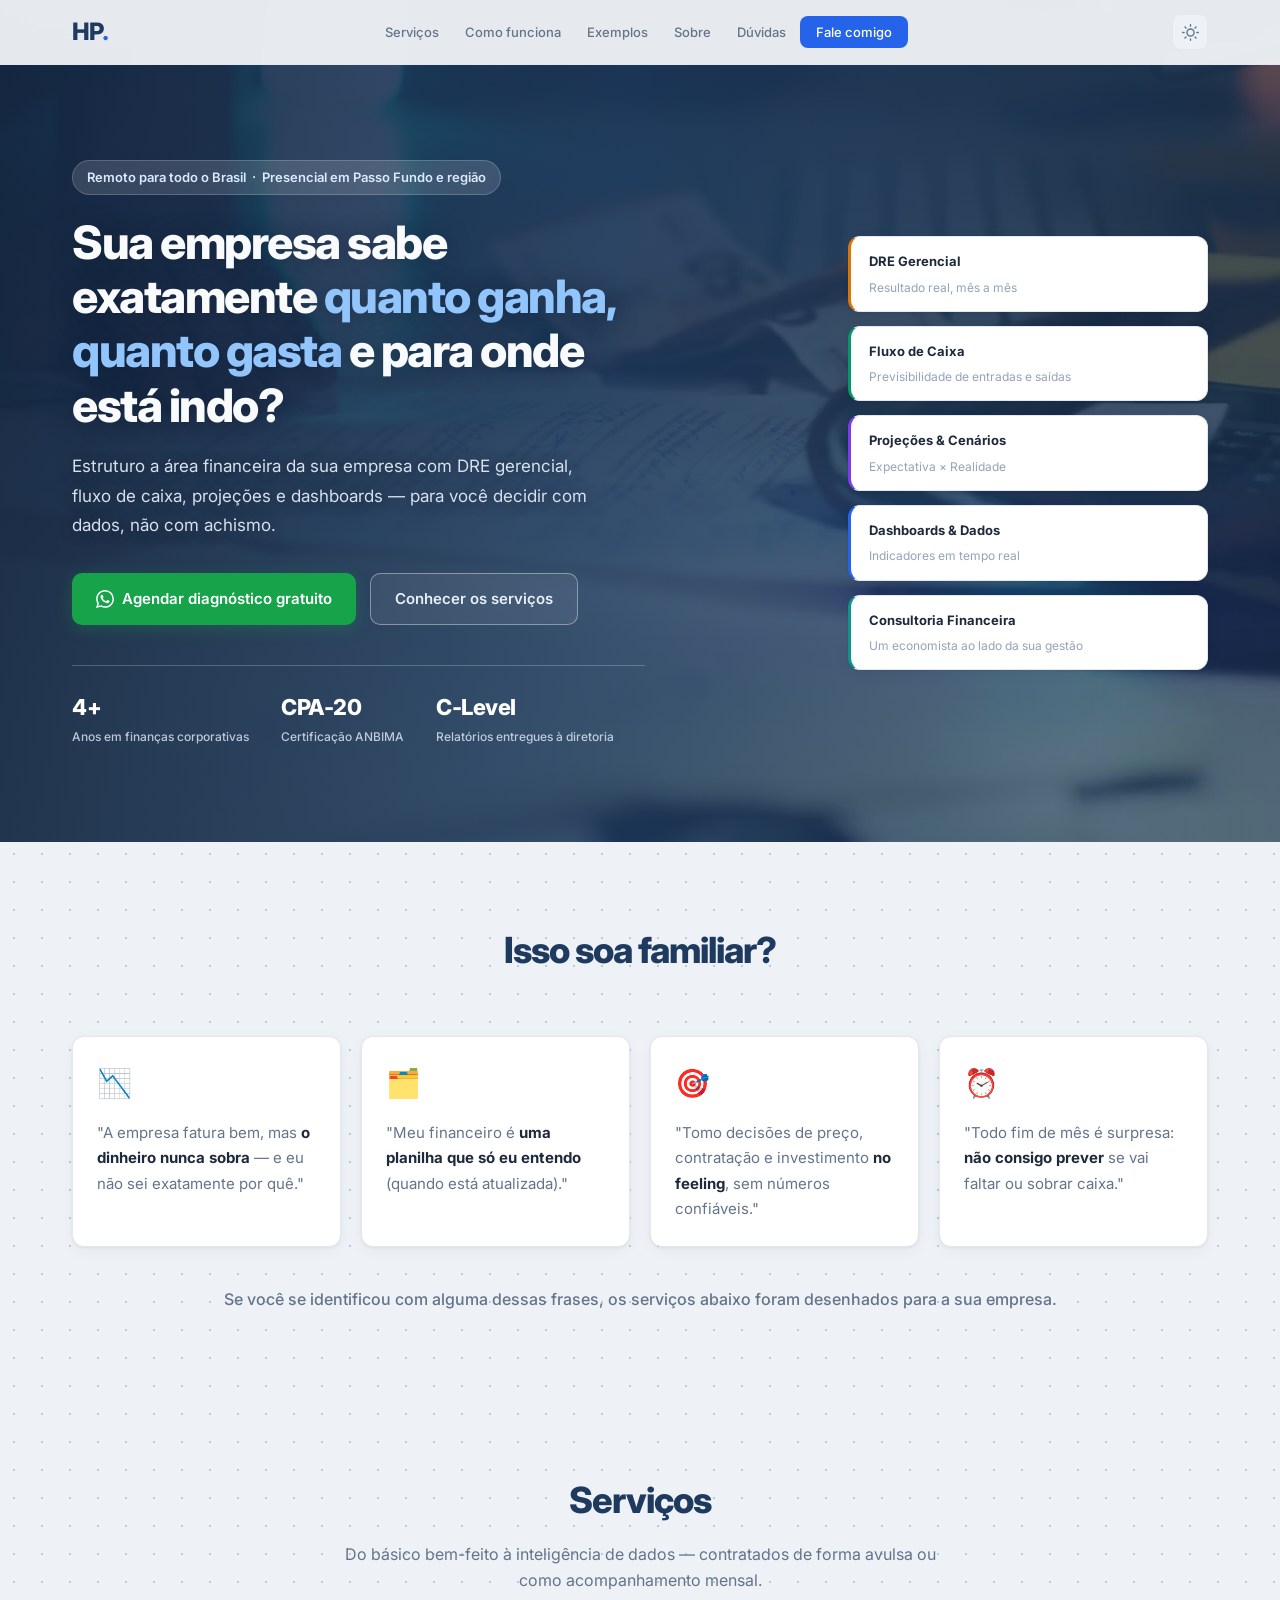
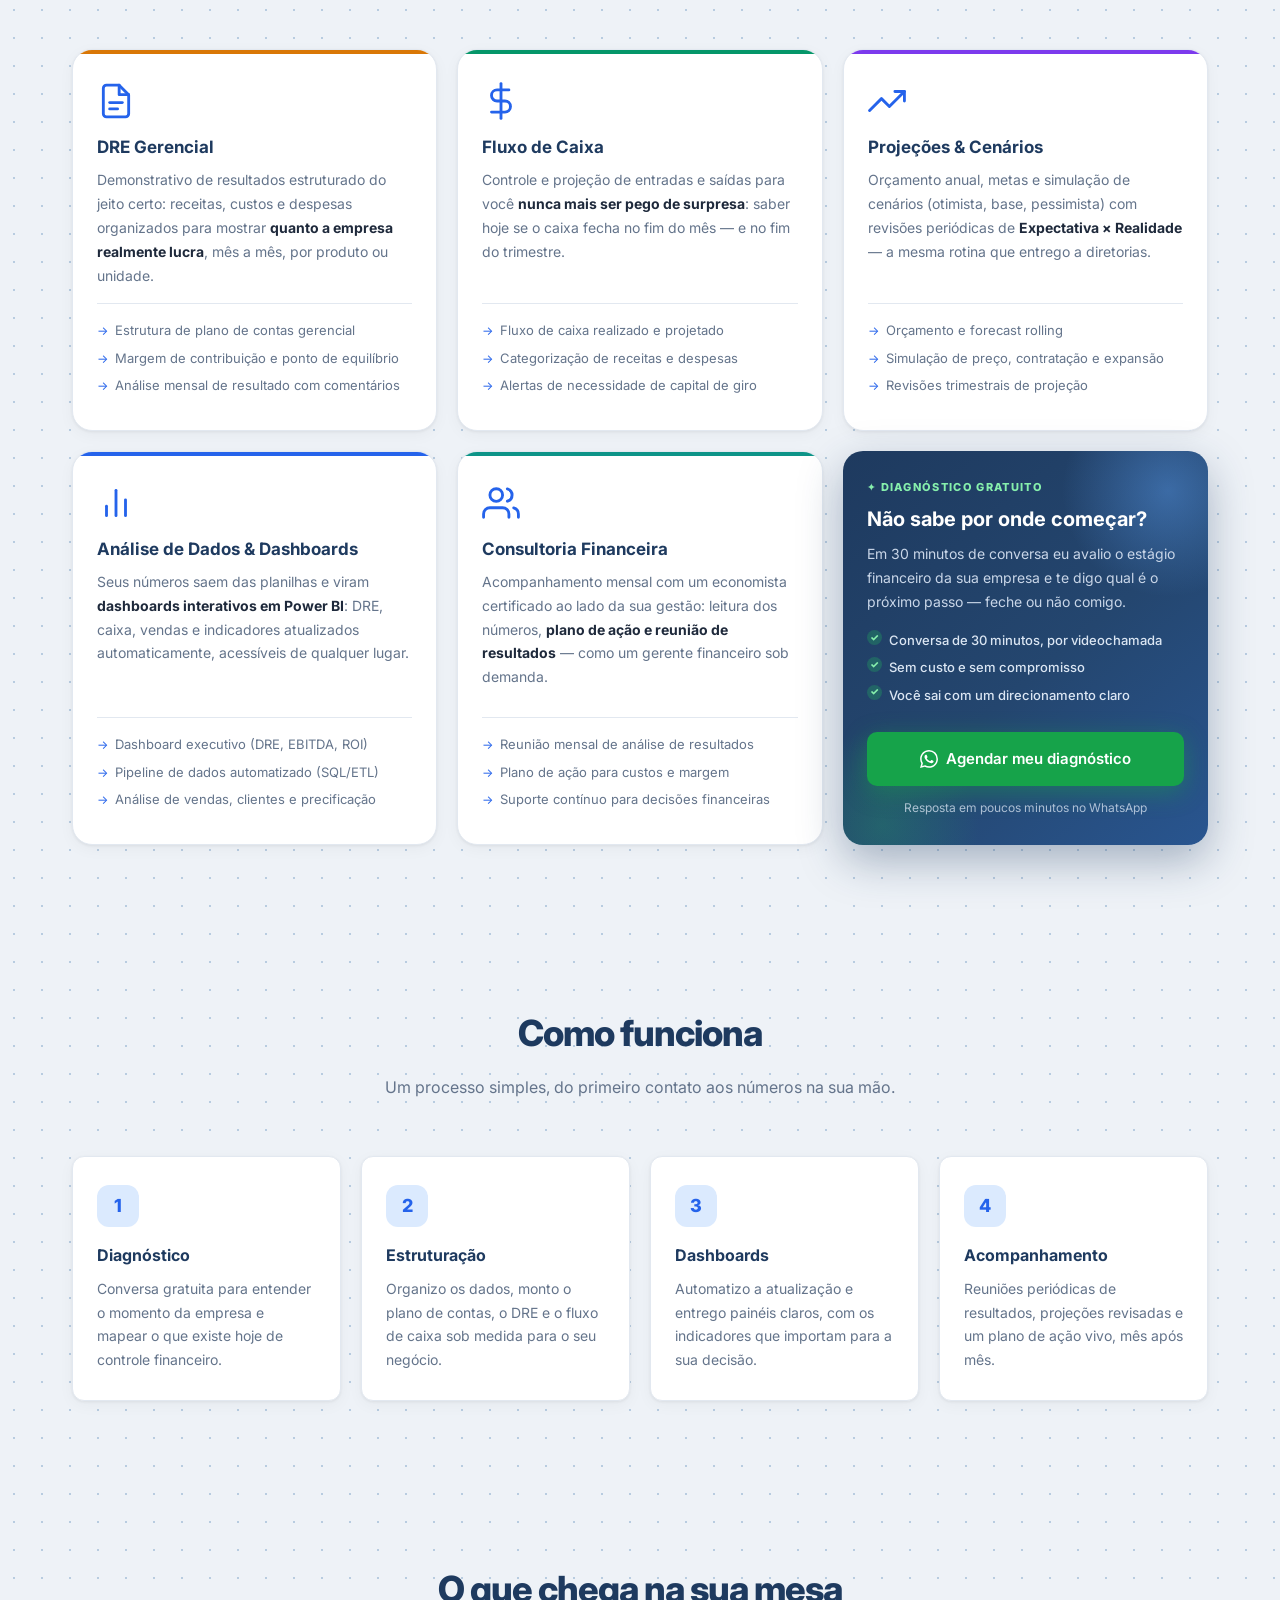
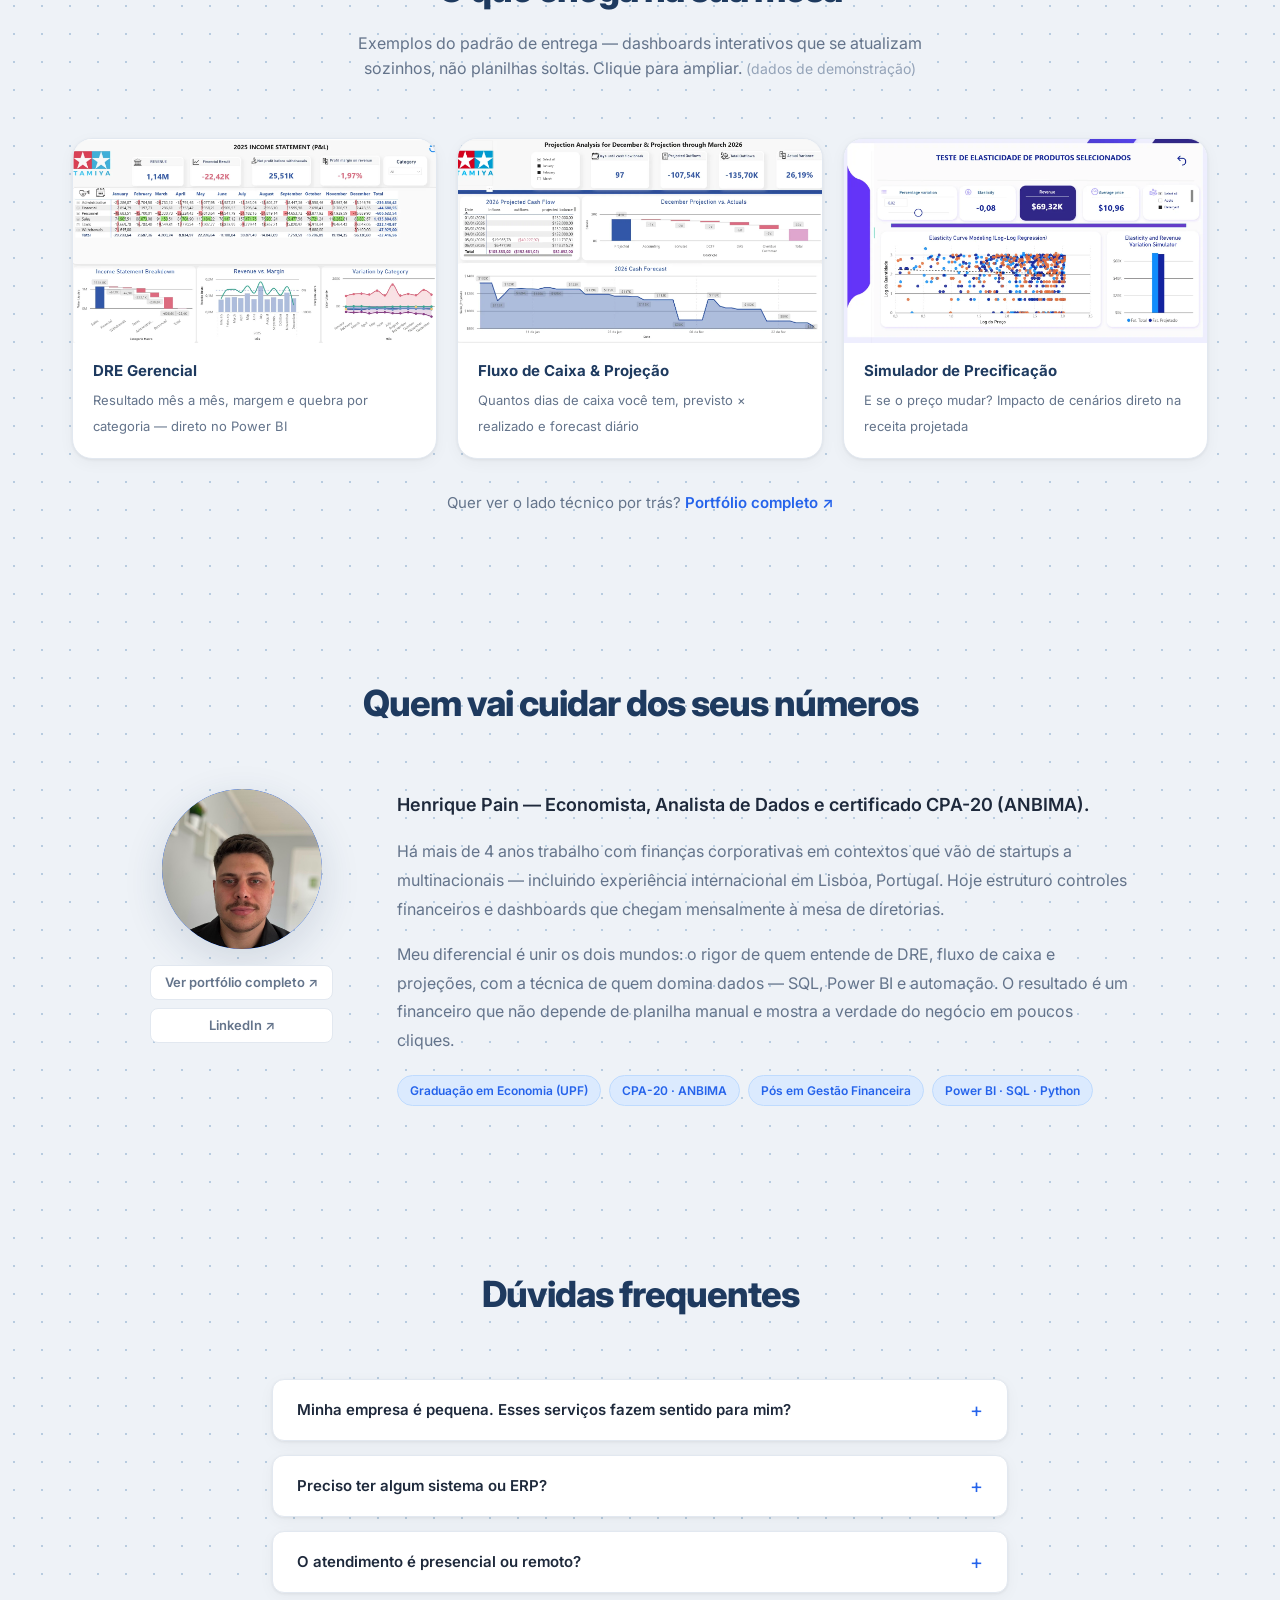
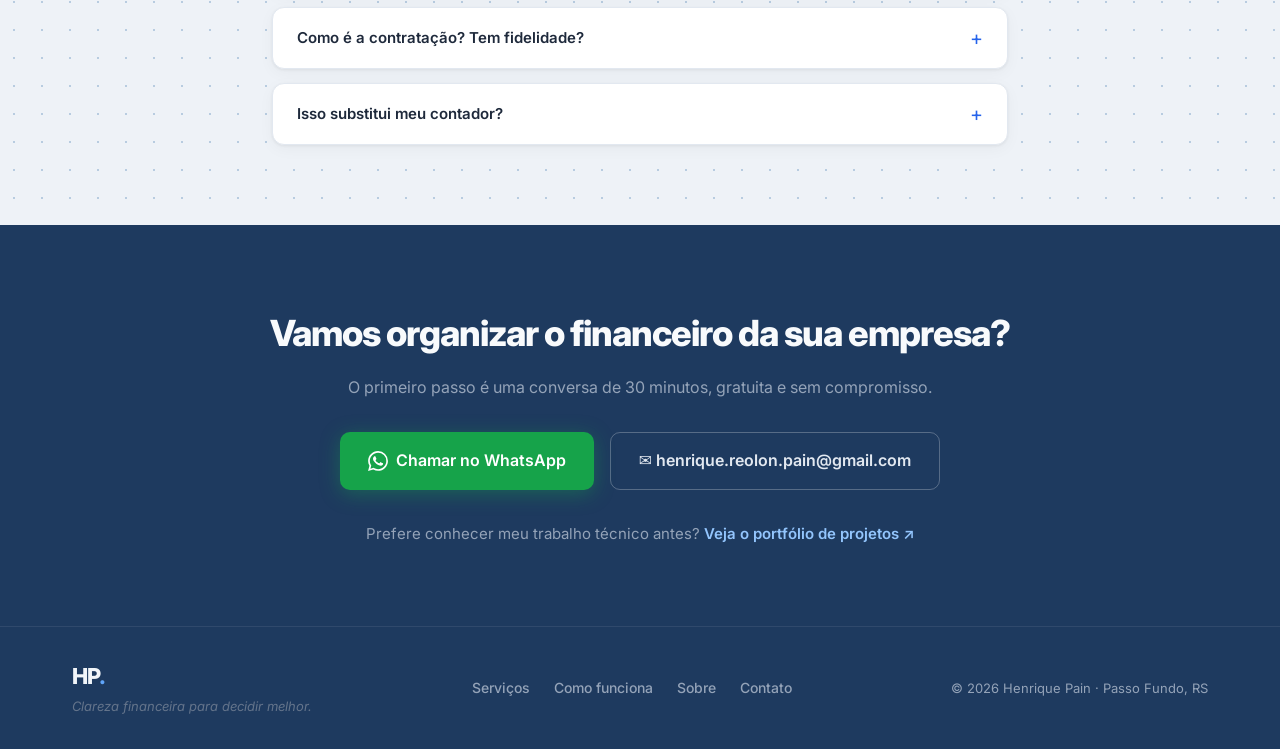
==== commit 52cc5a3f: "v1: video de fundo no hero, secao de exemplos e CTA redesenhado - Header com video (comprimido 20MB " ====
--- a/v1/index.html
+++ b/v1/index.html
@@ -29,6 +29,7 @@
             <ul class="nav-links" id="navLinks">
                 <li><a href="#servicos">Serviços</a></li>
                 <li><a href="#como-funciona">Como funciona</a></li>
+                <li><a href="#exemplos">Exemplos</a></li>
                 <li><a href="#sobre">Sobre</a></li>
                 <li><a href="#faq">Dúvidas</a></li>
                 <li><a href="#contato" class="nav-cta">Fale comigo</a></li>
@@ -47,9 +48,14 @@
 
     <!-- ===== HERO ===== -->
     <section class="hero" id="home">
+        <div class="hero-bg" aria-hidden="true">
+            <video class="hero-video" autoplay muted loop playsinline preload="metadata" poster="img/hero-poster.jpg">
+                <source src="video/hero.mp4" type="video/mp4">
+            </video>
+        </div>
         <div class="hero-container">
             <div class="hero-content">
-                <span class="hero-badge">Atendimento remoto para todo o Brasil</span>
+                <span class="hero-badge">Remoto para todo o Brasil &nbsp;·&nbsp; Presencial em Passo Fundo e região</span>
                 <h1 class="hero-headline">Sua empresa sabe exatamente <span>quanto ganha, quanto gasta</span> e para onde está indo?</h1>
                 <p class="hero-desc">
                     Estruturo a área financeira da sua empresa com DRE gerencial, fluxo de caixa,
@@ -213,9 +219,19 @@
 
                 <article class="service-card service-card-cta fade-in">
                     <div class="service-body">
+                        <span class="cta-kicker">✦ Diagnóstico gratuito</span>
                         <h3 class="service-title">Não sabe por onde começar?</h3>
-                        <p class="service-desc">Agende um diagnóstico gratuito: em uma conversa de 30 minutos eu avalio o estágio financeiro da sua empresa e indico o próximo passo — sem compromisso.</p>
-                        <a href="https://wa.me/5554981293329?text=Ol%C3%A1%2C%20Henrique!%20Quero%20agendar%20um%20diagn%C3%B3stico%20financeiro%20gratuito." target="_blank" rel="noopener" class="btn btn-primary">Agendar diagnóstico</a>
+                        <p class="service-desc">Em 30 minutos de conversa eu avalio o estágio financeiro da sua empresa e te digo qual é o próximo passo — feche ou não comigo.</p>
+                        <ul class="cta-checks">
+                            <li>Conversa de 30 minutos, por videochamada</li>
+                            <li>Sem custo e sem compromisso</li>
+                            <li>Você sai com um direcionamento claro</li>
+                        </ul>
+                        <a href="https://wa.me/5554981293329?text=Ol%C3%A1%2C%20Henrique!%20Quero%20agendar%20um%20diagn%C3%B3stico%20financeiro%20gratuito." target="_blank" rel="noopener" class="btn btn-primary btn-cta">
+                            <svg viewBox="0 0 24 24" fill="currentColor" width="18" height="18"><path d="M17.472 14.382c-.297-.149-1.758-.867-2.03-.967-.273-.099-.471-.148-.67.15-.197.297-.767.966-.94 1.164-.173.199-.347.223-.644.075-.297-.15-1.255-.463-2.39-1.475-.883-.788-1.48-1.761-1.653-2.059-.173-.297-.018-.458.13-.606.134-.133.298-.347.446-.52.149-.174.198-.298.298-.497.099-.198.05-.371-.025-.52-.075-.149-.669-1.612-.916-2.207-.242-.579-.487-.5-.669-.51-.173-.008-.371-.01-.57-.01-.198 0-.52.074-.792.372-.272.297-1.04 1.016-1.04 2.479 0 1.462 1.065 2.875 1.213 3.074.149.198 2.096 3.2 5.077 4.487.709.306 1.262.489 1.694.625.712.227 1.36.195 1.871.118.571-.085 1.758-.719 2.006-1.413.248-.694.248-1.289.173-1.413-.074-.124-.272-.198-.57-.347m-5.421 7.403h-.004a9.87 9.87 0 0 1-5.031-1.378l-.361-.214-3.741.982.998-3.648-.235-.374a9.86 9.86 0 0 1-1.51-5.26c.001-5.45 4.436-9.884 9.888-9.884 2.64 0 5.122 1.03 6.988 2.898a9.825 9.825 0 0 1 2.893 6.994c-.003 5.45-4.437 9.884-9.885 9.884m8.413-18.297A11.815 11.815 0 0 0 12.05 0C5.495 0 .16 5.335.157 11.892c0 2.096.547 4.142 1.588 5.945L.057 24l6.305-1.654a11.882 11.882 0 0 0 5.683 1.448h.005c6.554 0 11.89-5.335 11.893-11.893a11.821 11.821 0 0 0-3.48-8.413Z"/></svg>
+                            Agendar meu diagnóstico
+                        </a>
+                        <span class="cta-note">Resposta em poucos minutos no WhatsApp</span>
                     </div>
                 </article>
 
@@ -252,6 +268,46 @@
                     <p class="step-desc">Reuniões periódicas de resultados, projeções revisadas e um plano de ação vivo, mês após mês.</p>
                 </div>
             </div>
+        </div>
+    </section>
+
+    <!-- ===== EXEMPLOS ===== -->
+    <section class="section" id="exemplos">
+        <div class="container">
+            <div class="section-header fade-in">
+                <h2 class="section-title">O que chega na sua mesa</h2>
+                <p class="section-sub">Exemplos do padrão de entrega — dashboards interativos que se atualizam sozinhos, não planilhas soltas. Clique para ampliar. <em>(dados de demonstração)</em></p>
+            </div>
+            <div class="examples-grid">
+                <figure class="example-card fade-in">
+                    <a href="img/exemplos/dre.webp" target="_blank" rel="noopener" class="example-link">
+                        <img src="img/exemplos/dre.webp" alt="Dashboard de DRE gerencial em Power BI: receita, resultado e margem mês a mês" loading="lazy">
+                    </a>
+                    <figcaption>
+                        <strong>DRE Gerencial</strong>
+                        <span>Resultado mês a mês, margem e quebra por categoria — direto no Power BI</span>
+                    </figcaption>
+                </figure>
+                <figure class="example-card fade-in">
+                    <a href="img/exemplos/fluxo.webp" target="_blank" rel="noopener" class="example-link">
+                        <img src="img/exemplos/fluxo.webp" alt="Dashboard de fluxo de caixa projetado: dias até quebra de caixa e previsto versus realizado" loading="lazy">
+                    </a>
+                    <figcaption>
+                        <strong>Fluxo de Caixa &amp; Projeção</strong>
+                        <span>Quantos dias de caixa você tem, previsto × realizado e forecast diário</span>
+                    </figcaption>
+                </figure>
+                <figure class="example-card fade-in">
+                    <a href="img/exemplos/precificacao.webp" target="_blank" rel="noopener" class="example-link">
+                        <img src="img/exemplos/precificacao.webp" alt="Simulador de precificação com elasticidade-preço: impacto de cenários de preço na receita" loading="lazy">
+                    </a>
+                    <figcaption>
+                        <strong>Simulador de Precificação</strong>
+                        <span>E se o preço mudar? Impacto de cenários direto na receita projetada</span>
+                    </figcaption>
+                </figure>
+            </div>
+            <p class="examples-note fade-in">Quer ver o lado técnico por trás? <a href="https://henriquereolonpain-sys.github.io" target="_blank" rel="noopener">Portfólio completo ↗</a></p>
         </div>
     </section>
 
--- a/v1/style.css
+++ b/v1/style.css
@@ -40,7 +40,6 @@
 [data-theme="dark"] .nav { background: rgba(15,23,42,.92); border-bottom-color: #1e293b; }
 [data-theme="dark"] .nav-links a:hover,
 [data-theme="dark"] .nav-links a.active { background: rgba(96,165,250,.12); color: #60a5fa; }
-[data-theme="dark"] .hero-badge { background: rgba(96,165,250,.15); color: #93c5fd; }
 [data-theme="dark"] .visual-card { background: #1e2d47; border-color: #2d4270; }
 [data-theme="dark"] .vc-label { color: #e2e8f0; }
 [data-theme="dark"] .vc-value { color: #93b0cf; }
@@ -140,6 +139,21 @@
     padding: calc(64px + 4rem) 0 4rem;
 }
 
+/* Vídeo de fundo do header + overlay navy para legibilidade */
+.hero-bg { position: absolute; inset: 0; z-index: 0; }
+.hero-video {
+    width: 100%; height: 100%;
+    object-fit: cover; object-position: center;
+}
+.hero-bg::after {
+    content: '';
+    position: absolute; inset: 0;
+    background: linear-gradient(100deg,
+        rgba(21,39,66,.95) 0%,
+        rgba(30,58,95,.88) 45%,
+        rgba(30,58,95,.62) 100%);
+}
+
 .hero-container {
     position: relative; z-index: 1;
     max-width: 1200px; width: 100%; margin: 0 auto;
@@ -147,20 +161,23 @@
     display: grid; grid-template-columns: 1.15fr 1fr; gap: 4rem; align-items: center;
 }
 
+/* Sobre o vídeo, o texto do hero é sempre claro — independe do tema */
 .hero-badge {
     display: inline-flex; align-items: center; gap: .5rem;
-    padding: .375rem .875rem; background: var(--accent-light); color: var(--accent);
+    padding: .375rem .875rem; background: rgba(255,255,255,.14); color: #dbeafe;
+    border: 1px solid rgba(255,255,255,.18);
     border-radius: 100px; font-size: .8125rem; font-weight: 600; margin-bottom: 1.25rem;
-    transition: var(--transition);
+    backdrop-filter: blur(6px); -webkit-backdrop-filter: blur(6px);
 }
 
 .hero-headline {
-    font-size: clamp(1.875rem, 4vw, 2.875rem); font-weight: 800; color: var(--primary);
+    font-size: clamp(1.875rem, 4vw, 2.875rem); font-weight: 800; color: #f8fafc;
     line-height: 1.18; letter-spacing: -1.5px; margin-bottom: 1.25rem;
-}
-.hero-headline span { color: var(--accent); }
-
-.hero-desc { font-size: 1.0625rem; color: var(--text-muted); line-height: 1.75; max-width: 520px; margin-bottom: 2rem; }
+    text-shadow: 0 2px 24px rgba(10,20,35,.45);
+}
+.hero-headline span { color: #93c5fd; }
+
+.hero-desc { font-size: 1.0625rem; color: #d7e0ec; line-height: 1.75; max-width: 520px; margin-bottom: 2rem; text-shadow: 0 1px 16px rgba(10,20,35,.4); }
 
 .hero-actions { display: flex; gap: .875rem; margin-bottom: 2.5rem; flex-wrap: wrap; }
 
@@ -174,10 +191,14 @@
 .btn-secondary { background: var(--surface); color: var(--text); border: 1.5px solid var(--border); }
 .btn-secondary:hover { border-color: var(--accent); color: var(--accent); transform: translateY(-1px); }
 
-.hero-stats { display: flex; gap: 2rem; padding-top: 1.5rem; border-top: 1px solid var(--border); flex-wrap: wrap; }
+/* Botão secundário do hero: fantasma claro sobre o vídeo */
+.hero .btn-secondary { background: rgba(255,255,255,.08); color: #e8eef6; border-color: rgba(255,255,255,.38); backdrop-filter: blur(6px); -webkit-backdrop-filter: blur(6px); }
+.hero .btn-secondary:hover { border-color: #fff; color: #fff; }
+
+.hero-stats { display: flex; gap: 2rem; padding-top: 1.5rem; border-top: 1px solid rgba(255,255,255,.22); flex-wrap: wrap; }
 .hero-stat { display: flex; flex-direction: column; }
-.stat-number { font-size: 1.375rem; font-weight: 800; color: var(--primary); letter-spacing: -.5px; }
-.stat-label  { font-size: .75rem; color: var(--text-light); font-weight: 500; margin-top: .125rem; }
+.stat-number { font-size: 1.375rem; font-weight: 800; color: #ffffff; letter-spacing: -.5px; }
+.stat-label  { font-size: .75rem; color: rgba(216,226,238,.85); font-weight: 500; margin-top: .125rem; }
 
 .hero-visual { display: flex; justify-content: flex-end; }
 .hero-card-stack { display: flex; flex-direction: column; gap: .875rem; width: 100%; max-width: 360px; }
@@ -259,15 +280,74 @@
     color: var(--accent); font-size: .75rem; top: 1px;
 }
 
+/* --- Card de CTA: destaque navy com glow --- */
 .service-card-cta {
-    border: 2px dashed var(--accent);
-    background: var(--accent-light);
+    position: relative;
+    background: linear-gradient(140deg, #1e3a5f 0%, #24466f 55%, #2b5c9e 120%);
+    border: none;
+    overflow: hidden;
+    box-shadow: 0 16px 44px rgba(30,58,95,.35);
+}
+.service-card-cta::before {
+    content: '';
+    position: absolute; top: -70px; right: -70px;
+    width: 220px; height: 220px; border-radius: 50%;
+    background: radial-gradient(circle, rgba(96,165,250,.4), transparent 68%);
+    pointer-events: none;
+}
+.service-card-cta::after {
+    content: '';
+    position: absolute; bottom: -80px; left: -60px;
+    width: 200px; height: 200px; border-radius: 50%;
+    background: radial-gradient(circle, rgba(34,197,94,.22), transparent 68%);
+    pointer-events: none;
+}
+.service-card-cta:hover { transform: translateY(-5px); box-shadow: 0 22px 56px rgba(30,58,95,.45); }
+.service-card-cta .service-body { justify-content: center; align-items: flex-start; position: relative; z-index: 1; }
+
+.cta-kicker {
+    display: inline-block;
+    font-size: .6875rem; font-weight: 800; letter-spacing: .12em;
+    text-transform: uppercase; color: #86efac;
+    margin-bottom: .625rem;
+}
+.service-card-cta .service-title { color: #ffffff; font-size: 1.25rem; }
+.service-card-cta .service-desc  { color: #c9d6e8; }
+
+.cta-checks { margin-bottom: 1.25rem; }
+.cta-checks li {
+    font-size: .8125rem; color: #dbe6f3; font-weight: 500;
+    padding-left: 1.375rem; position: relative;
+    margin-bottom: .45rem; line-height: 1.55;
+}
+.cta-checks li::before {
+    content: '✓'; position: absolute; left: 0; top: 0;
+    width: 15px; height: 15px; border-radius: 50%;
+    background: rgba(34,197,94,.25); color: #86efac;
+    font-size: .625rem; font-weight: 800;
+    display: flex; align-items: center; justify-content: center;
+}
+
+.btn-cta {
+    width: 100%;
     justify-content: center;
-}
-.service-card-cta .service-body { justify-content: center; align-items: flex-start; }
-.service-card-cta .service-title { color: var(--accent); }
-.service-card-cta .btn { margin-top: .5rem; }
-[data-theme="dark"] .service-card-cta { background: rgba(96,165,250,.08); border-color: rgba(96,165,250,.45); }
+    padding: .9375rem 1.25rem;
+    font-size: .9375rem;
+    box-shadow: 0 6px 24px rgba(22,163,74,.45);
+    animation: cta-pulse 2.6s ease-in-out infinite;
+}
+.btn-cta:hover { animation-play-state: paused; }
+@keyframes cta-pulse {
+    0%, 100% { box-shadow: 0 6px 24px rgba(22,163,74,.35); }
+    50%      { box-shadow: 0 6px 34px rgba(34,197,94,.6); }
+}
+
+.cta-note {
+    display: block; width: 100%;
+    margin-top: .75rem;
+    font-size: .75rem; color: rgba(219,230,243,.75);
+    text-align: center;
+}
 
 /* ===== COMO FUNCIONA ===== */
 .steps-grid { display: grid; grid-template-columns: repeat(4,1fr); gap: 1.25rem; }
@@ -287,6 +367,37 @@
 }
 .step-title { font-size: 1rem; font-weight: 700; color: var(--primary); margin-bottom: .5rem; }
 .step-desc  { font-size: .875rem; color: var(--text-muted); line-height: 1.7; }
+
+/* ===== EXEMPLOS ===== */
+.section-sub em { font-style: normal; color: var(--text-light); font-size: .875rem; }
+
+.examples-grid { display: grid; grid-template-columns: repeat(3,1fr); gap: 1.25rem; }
+
+.example-card {
+    background: var(--surface); border: 1px solid var(--border);
+    border-radius: var(--radius-lg); overflow: hidden;
+    box-shadow: var(--shadow); transition: all .3s;
+    display: flex; flex-direction: column;
+}
+.example-card:hover { transform: translateY(-4px); box-shadow: var(--shadow-lg); border-color: var(--accent); }
+
+.example-link { display: block; overflow: hidden; aspect-ratio: 16/9; background: var(--bg-alt); }
+.example-link img {
+    width: 100%; height: 100%; object-fit: cover; object-position: top;
+    transition: transform .4s ease;
+}
+.example-card:hover .example-link img { transform: scale(1.04); }
+
+.example-card figcaption { padding: 1rem 1.25rem 1.25rem; }
+.example-card figcaption strong {
+    display: block; font-size: .9375rem; font-weight: 700; color: var(--primary);
+    margin-bottom: .25rem;
+}
+.example-card figcaption span { font-size: .8125rem; color: var(--text-muted); line-height: 1.6; }
+
+.examples-note { text-align: center; margin-top: 2rem; font-size: .9375rem; color: var(--text-muted); }
+.examples-note a { color: var(--accent); font-weight: 600; }
+.examples-note a:hover { text-decoration: underline; }
 
 /* ===== SOBRE ===== */
 .about-grid { display: grid; grid-template-columns: auto 1fr; gap: 4rem; align-items: start; max-width: 980px; margin: 0 auto; }
@@ -411,6 +522,7 @@
     .services-grid { grid-template-columns: repeat(2,1fr); }
     .pains-grid    { grid-template-columns: repeat(2,1fr); }
     .steps-grid    { grid-template-columns: repeat(2,1fr); }
+    .examples-grid { grid-template-columns: repeat(2,1fr); }
 }
 
 @media (max-width: 768px) {
@@ -429,6 +541,8 @@
     .hero-container { grid-template-columns: 1fr; gap: 2rem; padding: 1.5rem; }
     .hero-visual { display: none; }
     .hero-stats  { gap: 1.25rem; }
+    /* texto ocupa a tela toda no mobile — overlay mais forte */
+    .hero-bg::after { background: rgba(24,44,73,.9); }
 
     .about-grid { grid-template-columns: 1fr; gap: 2rem; }
     .about-photo { flex-direction: row; align-items: center; gap: 1.5rem; }
@@ -437,6 +551,7 @@
     .services-grid { grid-template-columns: 1fr; }
     .pains-grid    { grid-template-columns: 1fr; }
     .steps-grid    { grid-template-columns: 1fr; }
+    .examples-grid { grid-template-columns: 1fr; }
 
     .section   { padding: 3.5rem 0; }
     .container { padding: 0 1.25rem; }
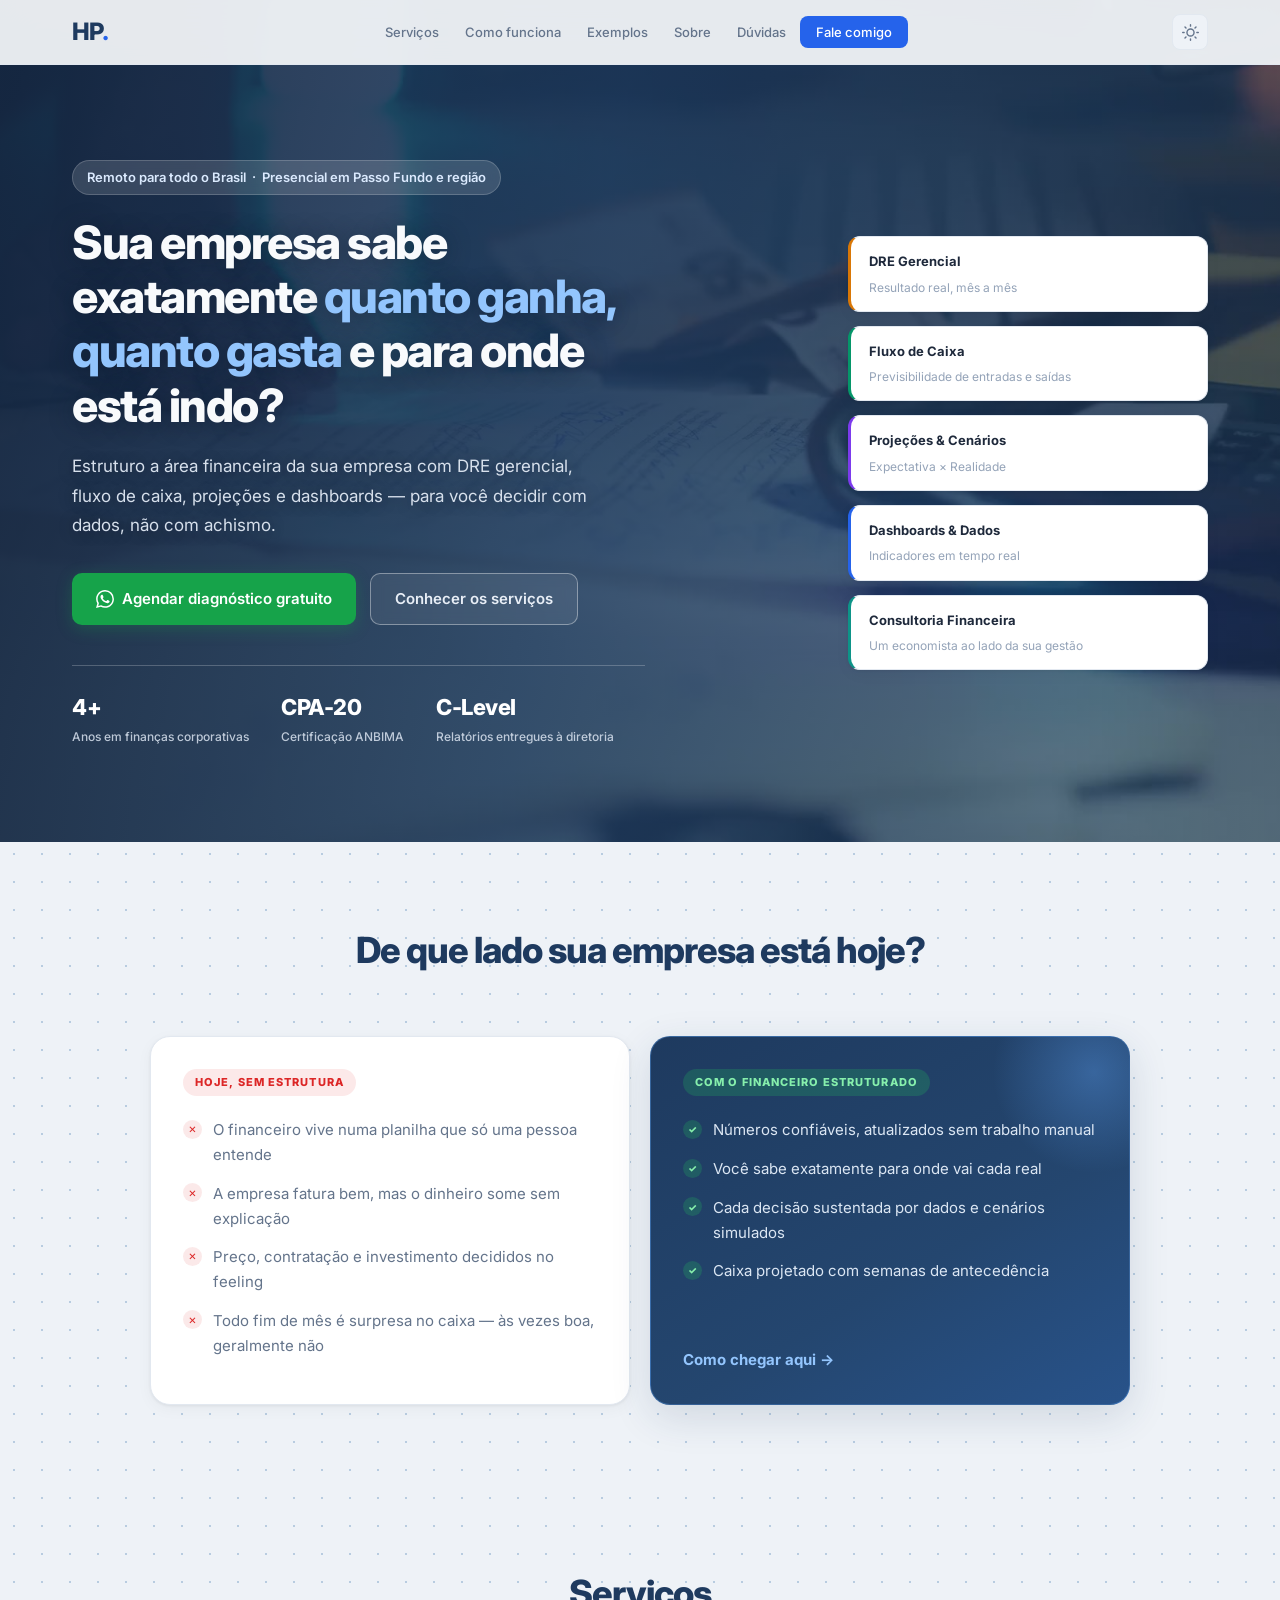
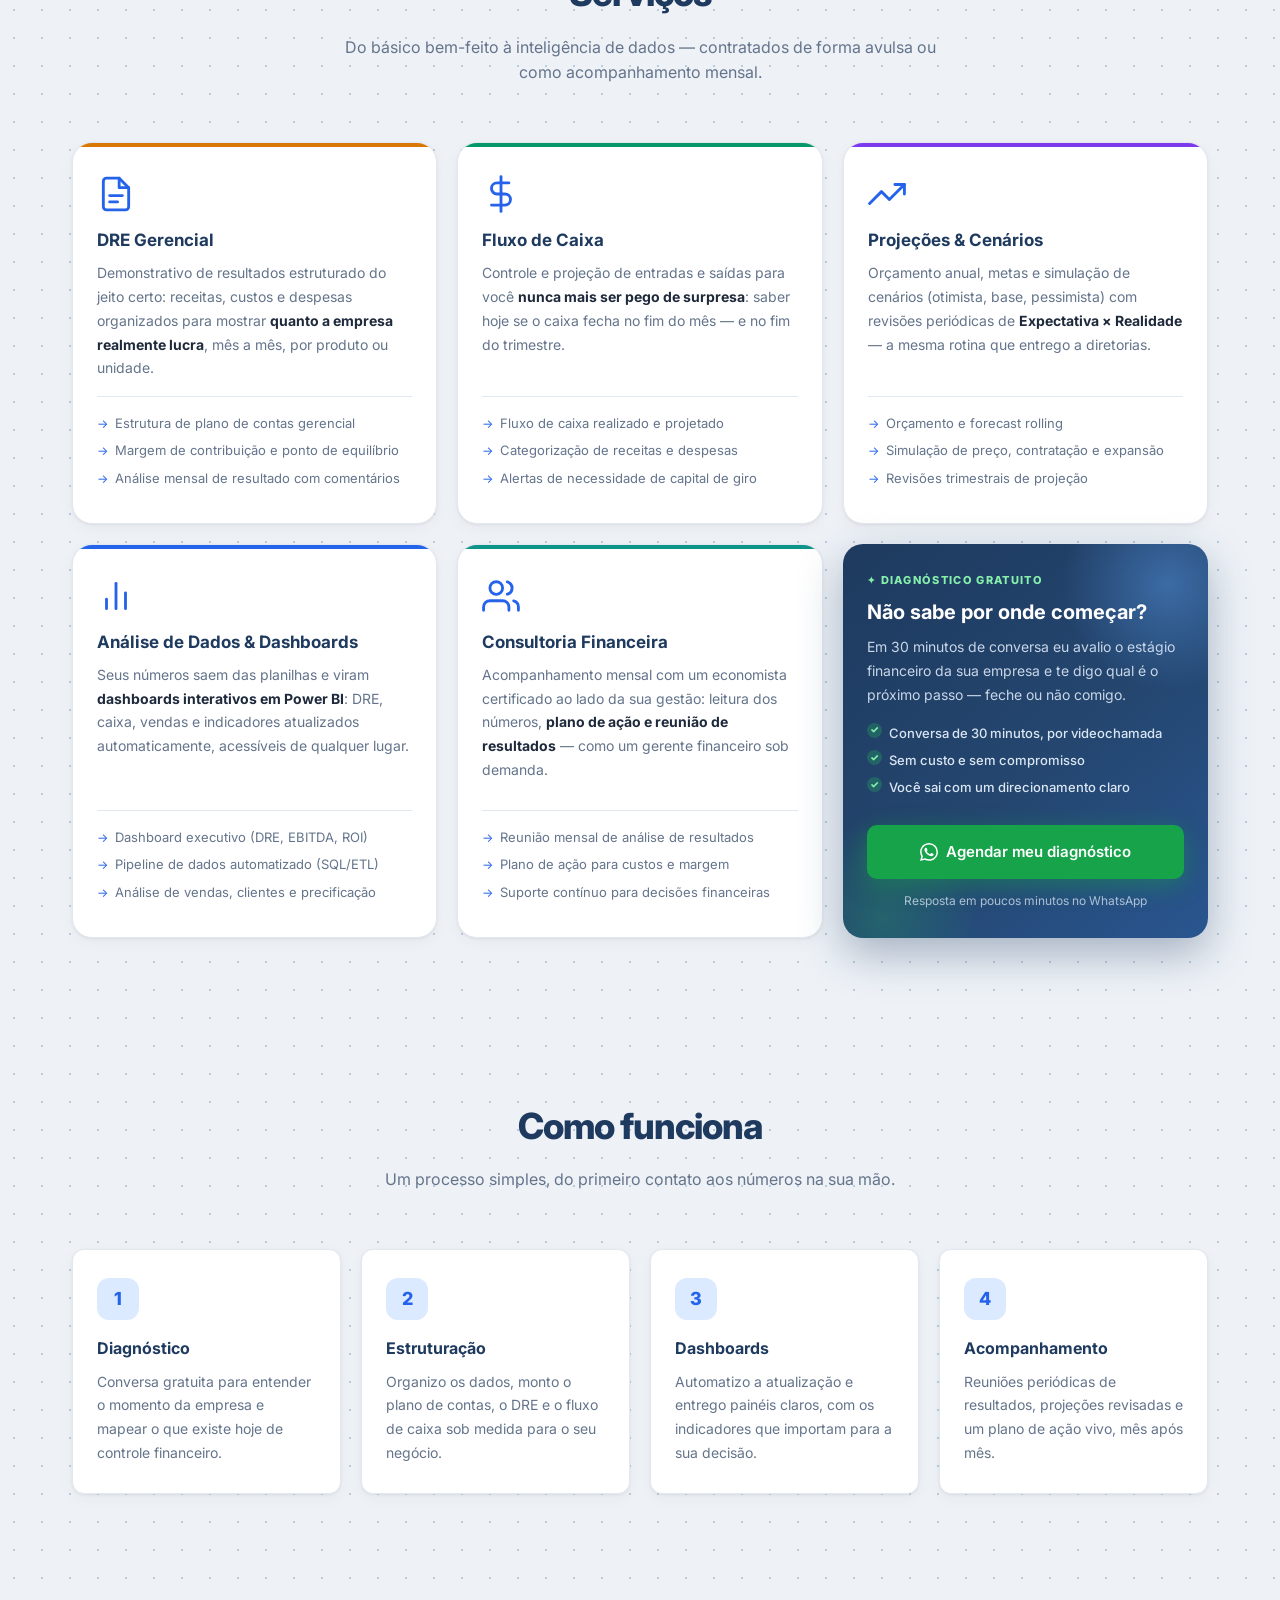
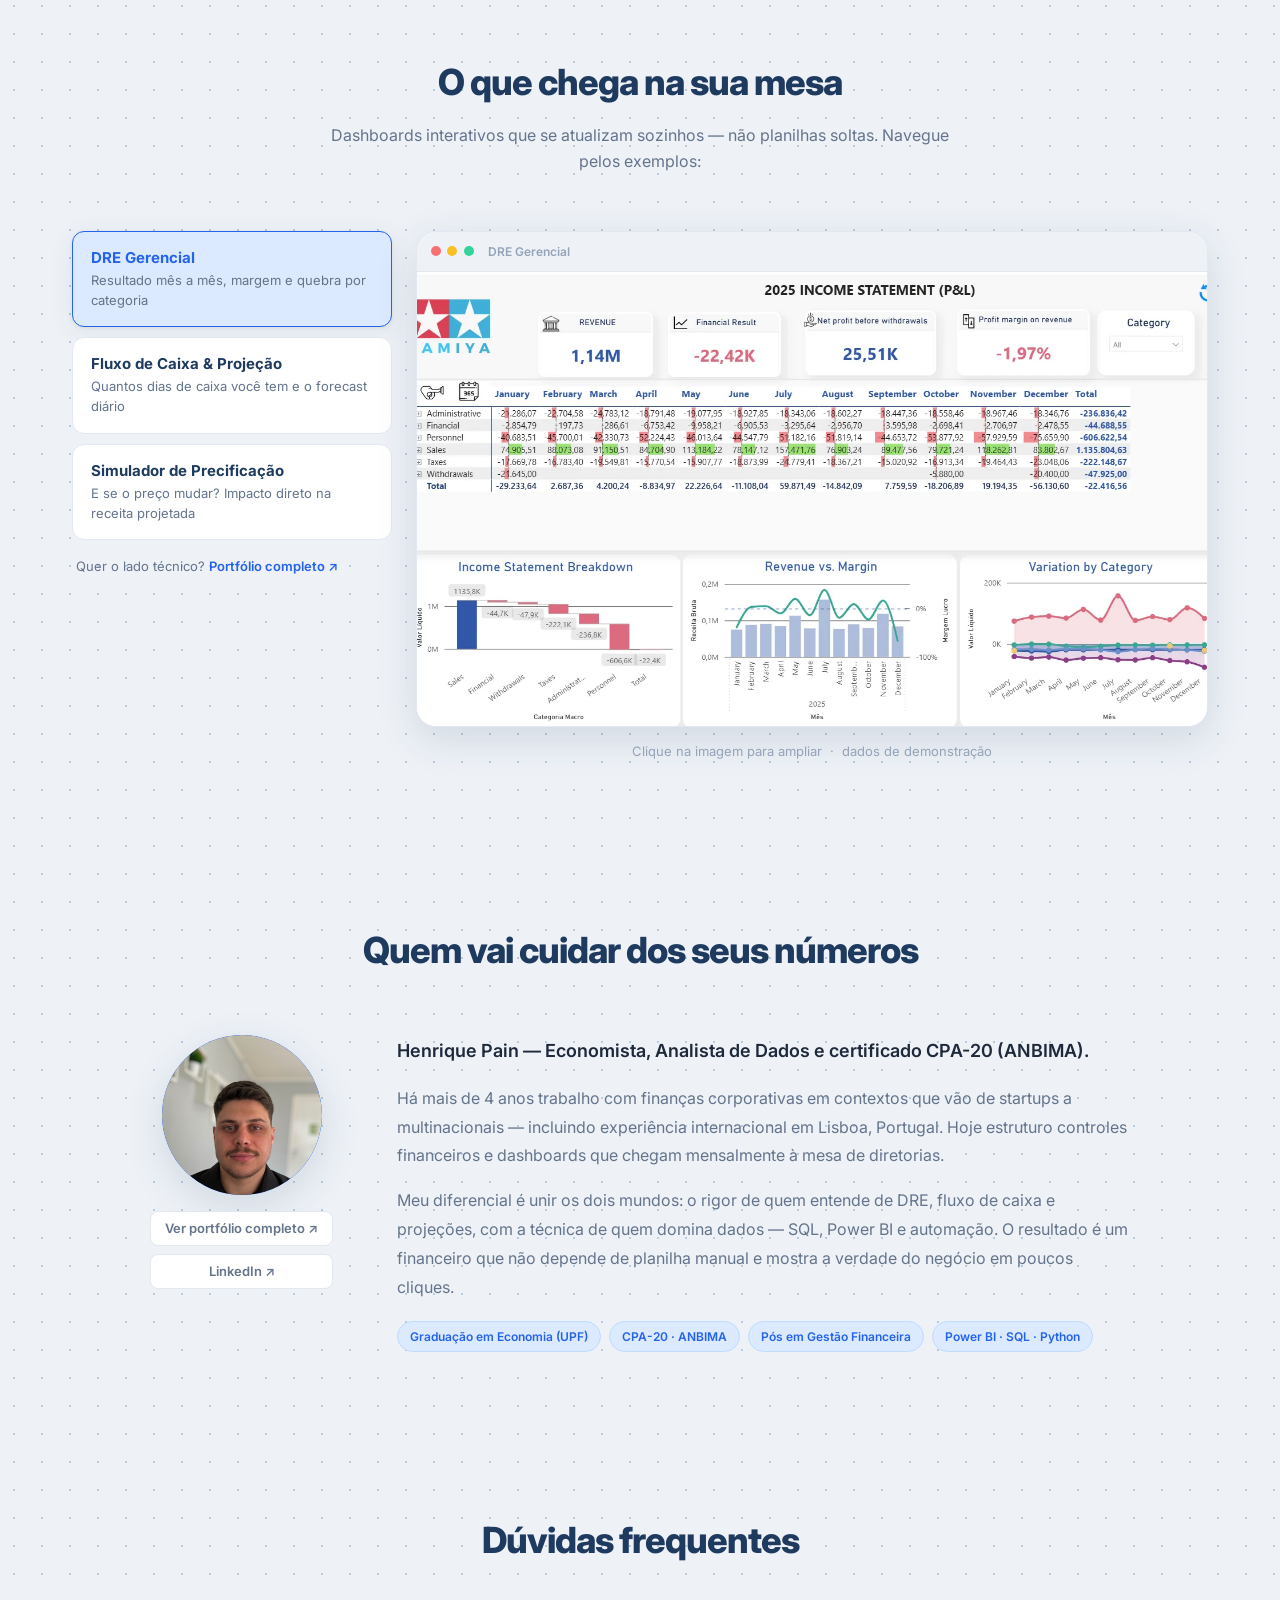
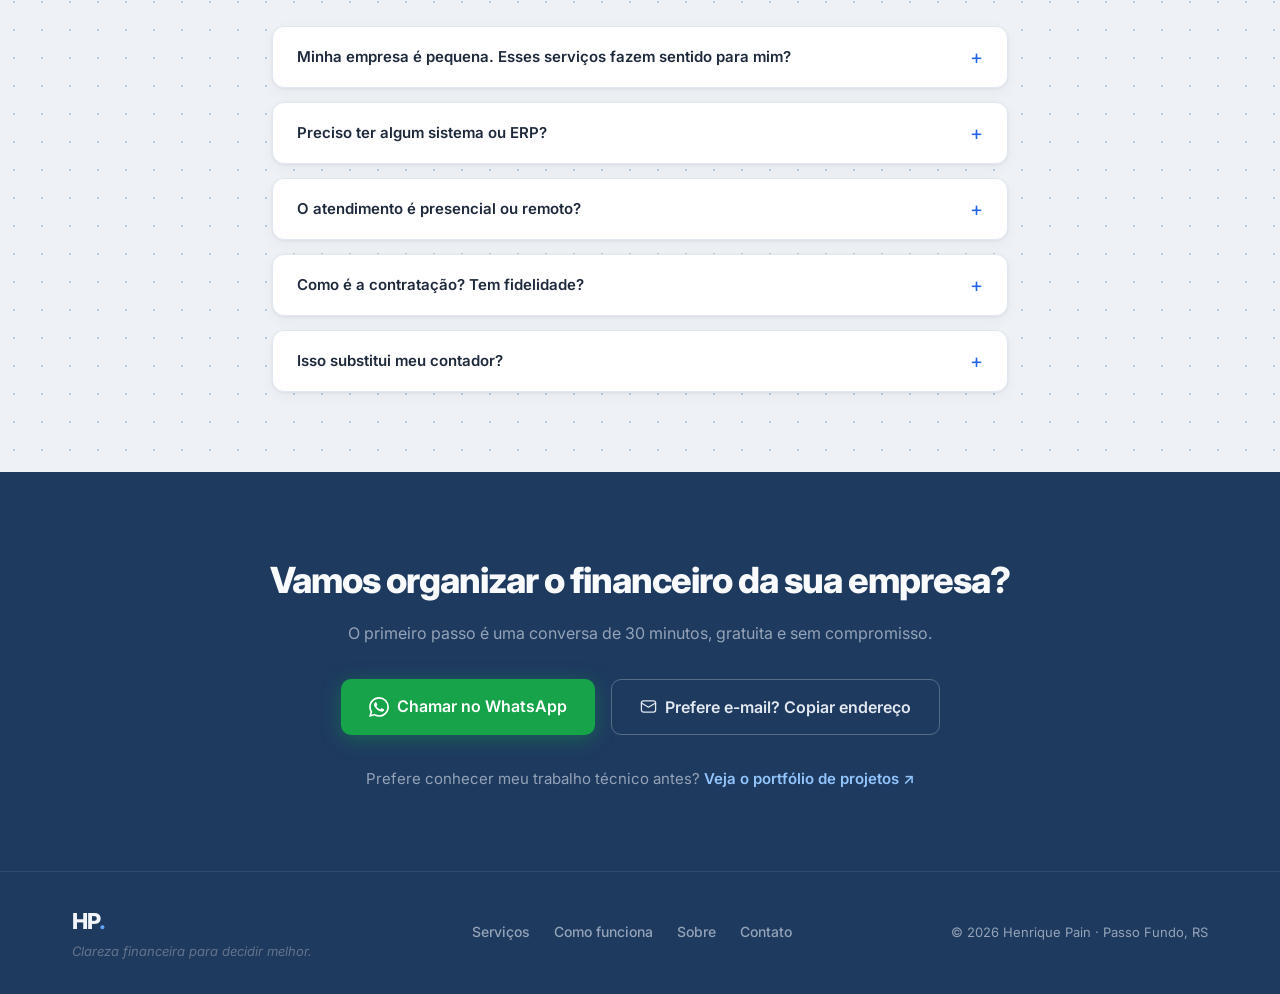
==== commit c8975fe3: "v1: contraste antes/depois, showcase interativo e e-mail oculto - Secao de dores vira painel sem est" ====
--- a/v1/index.html
+++ b/v1/index.html
@@ -114,27 +114,29 @@
     <section class="section section-alt" id="dores">
         <div class="container">
             <div class="section-header fade-in">
-                <h2 class="section-title">Isso soa familiar?</h2>
-            </div>
-            <div class="pains-grid">
-                <div class="pain-card fade-in">
-                    <div class="pain-icon">📉</div>
-                    <p>"A empresa fatura bem, mas <strong>o dinheiro nunca sobra</strong> — e eu não sei exatamente por quê."</p>
-                </div>
-                <div class="pain-card fade-in">
-                    <div class="pain-icon">🗂️</div>
-                    <p>"Meu financeiro é <strong>uma planilha que só eu entendo</strong> (quando está atualizada)."</p>
-                </div>
-                <div class="pain-card fade-in">
-                    <div class="pain-icon">🎯</div>
-                    <p>"Tomo decisões de preço, contratação e investimento <strong>no feeling</strong>, sem números confiáveis."</p>
-                </div>
-                <div class="pain-card fade-in">
-                    <div class="pain-icon">⏰</div>
-                    <p>"Todo fim de mês é surpresa: <strong>não consigo prever</strong> se vai faltar ou sobrar caixa."</p>
-                </div>
-            </div>
-            <p class="pains-closing fade-in">Se você se identificou com alguma dessas frases, os serviços abaixo foram desenhados para a sua empresa.</p>
+                <h2 class="section-title">De que lado sua empresa está hoje?</h2>
+            </div>
+            <div class="contrast-grid">
+                <div class="contrast-panel contrast-before fade-in">
+                    <span class="contrast-tag">Hoje, sem estrutura</span>
+                    <ul>
+                        <li>O financeiro vive numa planilha que só uma pessoa entende</li>
+                        <li>A empresa fatura bem, mas o dinheiro some sem explicação</li>
+                        <li>Preço, contratação e investimento decididos no feeling</li>
+                        <li>Todo fim de mês é surpresa no caixa — às vezes boa, geralmente não</li>
+                    </ul>
+                </div>
+                <div class="contrast-panel contrast-after fade-in">
+                    <span class="contrast-tag">Com o financeiro estruturado</span>
+                    <ul>
+                        <li>Números confiáveis, atualizados sem trabalho manual</li>
+                        <li>Você sabe exatamente para onde vai cada real</li>
+                        <li>Cada decisão sustentada por dados e cenários simulados</li>
+                        <li>Caixa projetado com semanas de antecedência</li>
+                    </ul>
+                    <a href="#servicos" class="contrast-link">Como chegar aqui →</a>
+                </div>
+            </div>
         </div>
     </section>
 
@@ -276,38 +278,46 @@
         <div class="container">
             <div class="section-header fade-in">
                 <h2 class="section-title">O que chega na sua mesa</h2>
-                <p class="section-sub">Exemplos do padrão de entrega — dashboards interativos que se atualizam sozinhos, não planilhas soltas. Clique para ampliar. <em>(dados de demonstração)</em></p>
-            </div>
-            <div class="examples-grid">
-                <figure class="example-card fade-in">
-                    <a href="img/exemplos/dre.webp" target="_blank" rel="noopener" class="example-link">
-                        <img src="img/exemplos/dre.webp" alt="Dashboard de DRE gerencial em Power BI: receita, resultado e margem mês a mês" loading="lazy">
-                    </a>
-                    <figcaption>
+                <p class="section-sub">Dashboards interativos que se atualizam sozinhos — não planilhas soltas. Navegue pelos exemplos:</p>
+            </div>
+            <div class="showcase fade-in">
+                <div class="showcase-tabs" role="tablist" aria-label="Exemplos de dashboards">
+                    <button class="showcase-tab active" role="tab" aria-selected="true"
+                        data-img="img/exemplos/dre.webp"
+                        data-title="DRE Gerencial"
+                        data-alt="Dashboard de DRE gerencial em Power BI: receita, resultado e margem mês a mês">
                         <strong>DRE Gerencial</strong>
-                        <span>Resultado mês a mês, margem e quebra por categoria — direto no Power BI</span>
-                    </figcaption>
-                </figure>
-                <figure class="example-card fade-in">
-                    <a href="img/exemplos/fluxo.webp" target="_blank" rel="noopener" class="example-link">
-                        <img src="img/exemplos/fluxo.webp" alt="Dashboard de fluxo de caixa projetado: dias até quebra de caixa e previsto versus realizado" loading="lazy">
-                    </a>
-                    <figcaption>
+                        <span>Resultado mês a mês, margem e quebra por categoria</span>
+                    </button>
+                    <button class="showcase-tab" role="tab" aria-selected="false"
+                        data-img="img/exemplos/fluxo.webp"
+                        data-title="Fluxo de Caixa & Projeção"
+                        data-alt="Dashboard de fluxo de caixa projetado: dias até quebra de caixa e previsto versus realizado">
                         <strong>Fluxo de Caixa &amp; Projeção</strong>
-                        <span>Quantos dias de caixa você tem, previsto × realizado e forecast diário</span>
-                    </figcaption>
-                </figure>
-                <figure class="example-card fade-in">
-                    <a href="img/exemplos/precificacao.webp" target="_blank" rel="noopener" class="example-link">
-                        <img src="img/exemplos/precificacao.webp" alt="Simulador de precificação com elasticidade-preço: impacto de cenários de preço na receita" loading="lazy">
-                    </a>
-                    <figcaption>
+                        <span>Quantos dias de caixa você tem e o forecast diário</span>
+                    </button>
+                    <button class="showcase-tab" role="tab" aria-selected="false"
+                        data-img="img/exemplos/precificacao.webp"
+                        data-title="Simulador de Precificação"
+                        data-alt="Simulador de precificação com elasticidade-preço: impacto de cenários de preço na receita">
                         <strong>Simulador de Precificação</strong>
-                        <span>E se o preço mudar? Impacto de cenários direto na receita projetada</span>
-                    </figcaption>
-                </figure>
-            </div>
-            <p class="examples-note fade-in">Quer ver o lado técnico por trás? <a href="https://henriquereolonpain-sys.github.io" target="_blank" rel="noopener">Portfólio completo ↗</a></p>
+                        <span>E se o preço mudar? Impacto direto na receita projetada</span>
+                    </button>
+                    <p class="showcase-foot">Quer o lado técnico? <a href="https://henriquereolonpain-sys.github.io" target="_blank" rel="noopener">Portfólio completo ↗</a></p>
+                </div>
+                <div class="showcase-stage">
+                    <div class="showcase-frame">
+                        <div class="frame-bar">
+                            <span></span><span></span><span></span>
+                            <em id="frameTitle">DRE Gerencial</em>
+                        </div>
+                        <a id="showcaseLink" href="img/exemplos/dre.webp" target="_blank" rel="noopener" title="Ampliar">
+                            <img id="showcaseImg" src="img/exemplos/dre.webp" alt="Dashboard de DRE gerencial em Power BI: receita, resultado e margem mês a mês">
+                        </a>
+                    </div>
+                    <p class="showcase-hint">Clique na imagem para ampliar &nbsp;·&nbsp; dados de demonstração</p>
+                </div>
+            </div>
         </div>
     </section>
 
@@ -385,7 +395,10 @@
                     <svg viewBox="0 0 24 24" fill="currentColor" width="20" height="20"><path d="M17.472 14.382c-.297-.149-1.758-.867-2.03-.967-.273-.099-.471-.148-.67.15-.197.297-.767.966-.94 1.164-.173.199-.347.223-.644.075-.297-.15-1.255-.463-2.39-1.475-.883-.788-1.48-1.761-1.653-2.059-.173-.297-.018-.458.13-.606.134-.133.298-.347.446-.52.149-.174.198-.298.298-.497.099-.198.05-.371-.025-.52-.075-.149-.669-1.612-.916-2.207-.242-.579-.487-.5-.669-.51-.173-.008-.371-.01-.57-.01-.198 0-.52.074-.792.372-.272.297-1.04 1.016-1.04 2.479 0 1.462 1.065 2.875 1.213 3.074.149.198 2.096 3.2 5.077 4.487.709.306 1.262.489 1.694.625.712.227 1.36.195 1.871.118.571-.085 1.758-.719 2.006-1.413.248-.694.248-1.289.173-1.413-.074-.124-.272-.198-.57-.347m-5.421 7.403h-.004a9.87 9.87 0 0 1-5.031-1.378l-.361-.214-3.741.982.998-3.648-.235-.374a9.86 9.86 0 0 1-1.51-5.26c.001-5.45 4.436-9.884 9.888-9.884 2.64 0 5.122 1.03 6.988 2.898a9.825 9.825 0 0 1 2.893 6.994c-.003 5.45-4.437 9.884-9.885 9.884m8.413-18.297A11.815 11.815 0 0 0 12.05 0C5.495 0 .16 5.335.157 11.892c0 2.096.547 4.142 1.588 5.945L.057 24l6.305-1.654a11.882 11.882 0 0 0 5.683 1.448h.005c6.554 0 11.89-5.335 11.893-11.893a11.821 11.821 0 0 0-3.48-8.413Z"/></svg>
                     Chamar no WhatsApp
                 </a>
-                <a href="mailto:henrique.reolon.pain@gmail.com?subject=Consultoria%20financeira" class="btn btn-outline-light">✉ henrique.reolon.pain@gmail.com</a>
+                <button type="button" class="btn btn-outline-light btn-email" id="emailBtn">
+                    <svg viewBox="0 0 24 24" fill="none" stroke="currentColor" stroke-width="1.8" stroke-linecap="round" stroke-linejoin="round" width="17" height="17"><rect x="2" y="4" width="20" height="16" rx="3"/><path d="m2 7 10 6L22 7"/></svg>
+                    <span id="emailBtnLabel">Prefere e-mail? Copiar endereço</span>
+                </button>
             </div>
             <p class="contact-alt fade-in">Prefere conhecer meu trabalho técnico antes? <a href="https://henriquereolonpain-sys.github.io" target="_blank" rel="noopener">Veja o portfólio de projetos ↗</a></p>
         </div>
--- a/v1/style.css
+++ b/v1/style.css
@@ -232,21 +232,76 @@
 .section-title { font-size: clamp(1.75rem,3vw,2.25rem); font-weight: 800; color: var(--primary); letter-spacing: -1px; }
 .section-sub { color: var(--text-muted); font-size: 1rem; margin-top: .75rem; max-width: 620px; margin-left: auto; margin-right: auto; }
 
-/* ===== DORES ===== */
-.pains-grid { display: grid; grid-template-columns: repeat(4,1fr); gap: 1.25rem; }
-.pain-card {
-    background: var(--surface); border: 1px solid var(--border);
-    border-radius: var(--radius); padding: 1.5rem;
-    box-shadow: var(--shadow); transition: all .3s;
-}
-.pain-card:hover { transform: translateY(-3px); box-shadow: var(--shadow-md); }
-.pain-icon { font-size: 1.75rem; margin-bottom: .875rem; }
-.pain-card p { font-size: .9375rem; color: var(--text-muted); line-height: 1.7; }
-.pain-card strong { color: var(--text); }
-.pains-closing {
-    text-align: center; margin-top: 2.5rem;
-    color: var(--text-muted); font-size: 1rem; font-weight: 500;
-}
+/* ===== CONTRASTE: SEM × COM ESTRUTURA ===== */
+.contrast-grid {
+    display: grid; grid-template-columns: 1fr 1fr; gap: 1.25rem;
+    max-width: 980px; margin: 0 auto; align-items: stretch;
+}
+.contrast-panel {
+    border-radius: var(--radius-lg);
+    padding: 2rem;
+    display: flex; flex-direction: column;
+}
+.contrast-tag {
+    display: inline-block; align-self: flex-start;
+    font-size: .6875rem; font-weight: 800; letter-spacing: .1em;
+    text-transform: uppercase;
+    padding: .3rem .75rem; border-radius: 100px;
+    margin-bottom: 1.375rem;
+}
+.contrast-panel li {
+    position: relative; padding-left: 1.875rem;
+    font-size: .9375rem; line-height: 1.65;
+    margin-bottom: .875rem;
+}
+.contrast-panel li::before {
+    position: absolute; left: 0; top: .1rem;
+    width: 19px; height: 19px; border-radius: 50%;
+    font-size: .625rem; font-weight: 800;
+    display: flex; align-items: center; justify-content: center;
+}
+
+.contrast-before {
+    background: var(--surface);
+    border: 1px solid var(--border);
+    box-shadow: var(--shadow);
+}
+.contrast-before .contrast-tag { background: rgba(220,38,38,.1); color: #dc2626; }
+[data-theme="dark"] .contrast-before .contrast-tag { background: rgba(248,113,113,.14); color: #fca5a5; }
+.contrast-before li { color: var(--text-muted); }
+.contrast-before li::before {
+    content: '✕';
+    background: rgba(220,38,38,.1); color: #dc2626;
+}
+[data-theme="dark"] .contrast-before li::before { background: rgba(248,113,113,.14); color: #fca5a5; }
+
+.contrast-after {
+    background: linear-gradient(150deg, #1e3a5f 0%, #24466f 60%, #2b5c9e 130%);
+    border: 1px solid rgba(96,165,250,.35);
+    box-shadow: var(--shadow-lg);
+    position: relative; overflow: hidden;
+}
+.contrast-after::before {
+    content: '';
+    position: absolute; top: -70px; right: -70px;
+    width: 210px; height: 210px; border-radius: 50%;
+    background: radial-gradient(circle, rgba(96,165,250,.35), transparent 68%);
+    pointer-events: none;
+}
+.contrast-after .contrast-tag { background: rgba(34,197,94,.22); color: #86efac; }
+.contrast-after li { color: #dbe6f3; position: relative; z-index: 1; }
+.contrast-after li::before {
+    content: '✓';
+    background: rgba(34,197,94,.22); color: #86efac;
+}
+.contrast-link {
+    margin-top: auto; padding-top: .5rem;
+    align-self: flex-start;
+    font-size: .9375rem; font-weight: 700; color: #93c5fd;
+    transition: gap .2s, color .2s;
+    position: relative; z-index: 1;
+}
+.contrast-link:hover { color: #dbeafe; }
 
 /* ===== SERVIÇOS ===== */
 .services-grid { display: grid; grid-template-columns: repeat(3,1fr); gap: 1.25rem; }
@@ -368,36 +423,72 @@
 .step-title { font-size: 1rem; font-weight: 700; color: var(--primary); margin-bottom: .5rem; }
 .step-desc  { font-size: .875rem; color: var(--text-muted); line-height: 1.7; }
 
-/* ===== EXEMPLOS ===== */
-.section-sub em { font-style: normal; color: var(--text-light); font-size: .875rem; }
-
-.examples-grid { display: grid; grid-template-columns: repeat(3,1fr); gap: 1.25rem; }
-
-.example-card {
-    background: var(--surface); border: 1px solid var(--border);
-    border-radius: var(--radius-lg); overflow: hidden;
-    box-shadow: var(--shadow); transition: all .3s;
-    display: flex; flex-direction: column;
-}
-.example-card:hover { transform: translateY(-4px); box-shadow: var(--shadow-lg); border-color: var(--accent); }
-
-.example-link { display: block; overflow: hidden; aspect-ratio: 16/9; background: var(--bg-alt); }
-.example-link img {
-    width: 100%; height: 100%; object-fit: cover; object-position: top;
-    transition: transform .4s ease;
-}
-.example-card:hover .example-link img { transform: scale(1.04); }
-
-.example-card figcaption { padding: 1rem 1.25rem 1.25rem; }
-.example-card figcaption strong {
+/* ===== SHOWCASE DE EXEMPLOS ===== */
+.showcase {
+    display: grid; grid-template-columns: 320px 1fr; gap: 1.5rem;
+    align-items: start;
+}
+
+.showcase-tabs { display: flex; flex-direction: column; gap: .625rem; }
+.showcase-tab {
+    text-align: left;
+    background: var(--surface); border: 1.5px solid var(--border);
+    border-radius: var(--radius);
+    padding: 1rem 1.125rem;
+    cursor: pointer; font-family: inherit;
+    transition: all .2s;
+}
+.showcase-tab strong {
     display: block; font-size: .9375rem; font-weight: 700; color: var(--primary);
-    margin-bottom: .25rem;
-}
-.example-card figcaption span { font-size: .8125rem; color: var(--text-muted); line-height: 1.6; }
-
-.examples-note { text-align: center; margin-top: 2rem; font-size: .9375rem; color: var(--text-muted); }
-.examples-note a { color: var(--accent); font-weight: 600; }
-.examples-note a:hover { text-decoration: underline; }
+    margin-bottom: .2rem;
+}
+.showcase-tab span { font-size: .8125rem; color: var(--text-muted); line-height: 1.55; }
+.showcase-tab:hover { border-color: var(--accent); }
+.showcase-tab.active {
+    border-color: var(--accent);
+    background: var(--accent-light);
+    box-shadow: var(--shadow-md);
+}
+.showcase-tab.active strong { color: var(--accent); }
+[data-theme="dark"] .showcase-tab.active { background: rgba(96,165,250,.1); }
+
+.showcase-foot { font-size: .8125rem; color: var(--text-muted); padding: .375rem .25rem 0; }
+.showcase-foot a { color: var(--accent); font-weight: 600; }
+.showcase-foot a:hover { text-decoration: underline; }
+
+.showcase-frame {
+    background: var(--surface);
+    border: 1px solid var(--border);
+    border-radius: var(--radius-lg);
+    overflow: hidden;
+    box-shadow: var(--shadow-lg);
+}
+.frame-bar {
+    display: flex; align-items: center; gap: .4rem;
+    padding: .625rem .875rem;
+    background: var(--bg-alt);
+    border-bottom: 1px solid var(--border);
+}
+.frame-bar span {
+    width: 10px; height: 10px; border-radius: 50%;
+    background: var(--border);
+}
+.frame-bar span:nth-child(1) { background: #f87171; }
+.frame-bar span:nth-child(2) { background: #fbbf24; }
+.frame-bar span:nth-child(3) { background: #34d399; }
+.frame-bar em {
+    font-style: normal; font-size: .75rem; font-weight: 600;
+    color: var(--text-light); margin-left: .5rem;
+}
+.showcase-frame a { display: block; cursor: zoom-in; }
+.showcase-frame img {
+    width: 100%; display: block;
+    aspect-ratio: 16/9.2; object-fit: cover; object-position: top;
+    transition: opacity .25s ease;
+}
+.showcase-frame img.swapping { opacity: 0; }
+
+.showcase-hint { text-align: center; margin-top: .875rem; font-size: .8125rem; color: var(--text-light); }
 
 /* ===== SOBRE ===== */
 .about-grid { display: grid; grid-template-columns: auto 1fr; gap: 4rem; align-items: start; max-width: 980px; margin: 0 auto; }
@@ -480,6 +571,11 @@
 }
 .btn-outline-light:hover { border-color: #fff; color: #fff; transform: translateY(-2px); }
 
+/* Botão "copiar e-mail" — feedback de sucesso */
+.btn-email { font-family: inherit; cursor: pointer; }
+.btn-email.copied { border-color: rgba(52,211,153,.7); color: #6ee7b7; }
+.btn-email.copied:hover { border-color: rgba(52,211,153,.9); color: #6ee7b7; }
+
 .contact-alt { text-align: center; color: #94a3b8; font-size: .9375rem; }
 .contact-alt a { color: #93c5fd; font-weight: 600; }
 .contact-alt a:hover { color: #dbeafe; }
@@ -520,9 +616,8 @@
 /* ===== RESPONSIVE ===== */
 @media (max-width: 1024px) {
     .services-grid { grid-template-columns: repeat(2,1fr); }
-    .pains-grid    { grid-template-columns: repeat(2,1fr); }
     .steps-grid    { grid-template-columns: repeat(2,1fr); }
-    .examples-grid { grid-template-columns: repeat(2,1fr); }
+    .showcase      { grid-template-columns: 280px 1fr; }
 }
 
 @media (max-width: 768px) {
@@ -549,9 +644,12 @@
     .about-chips { flex-direction: column; width: auto; }
 
     .services-grid { grid-template-columns: 1fr; }
-    .pains-grid    { grid-template-columns: 1fr; }
     .steps-grid    { grid-template-columns: 1fr; }
-    .examples-grid { grid-template-columns: 1fr; }
+    .contrast-grid { grid-template-columns: 1fr; }
+    .showcase      { grid-template-columns: 1fr; }
+    .showcase-tabs { flex-direction: row; overflow-x: auto; padding-bottom: .375rem; }
+    .showcase-tab  { flex: 0 0 240px; }
+    .showcase-foot { flex: 0 0 auto; align-self: center; white-space: nowrap; padding: 0 .5rem; }
 
     .section   { padding: 3.5rem 0; }
     .container { padding: 0 1.25rem; }
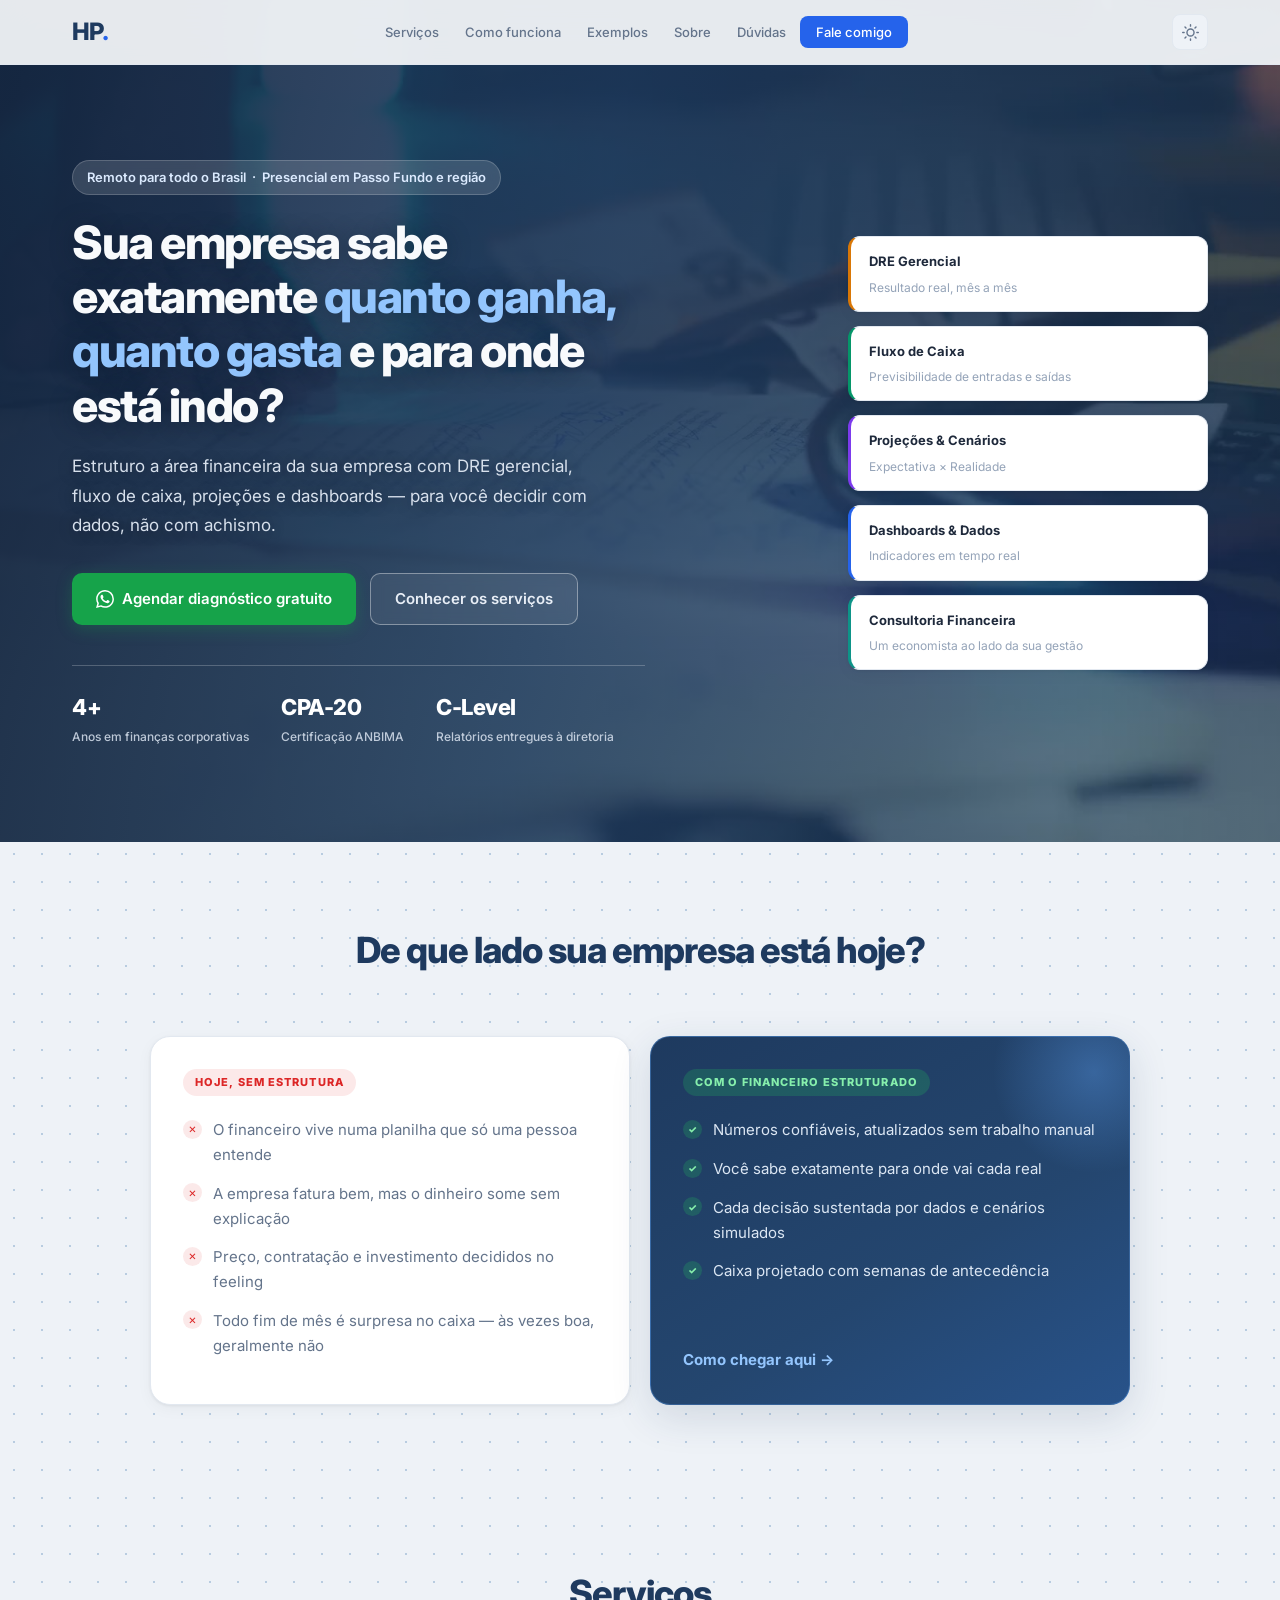
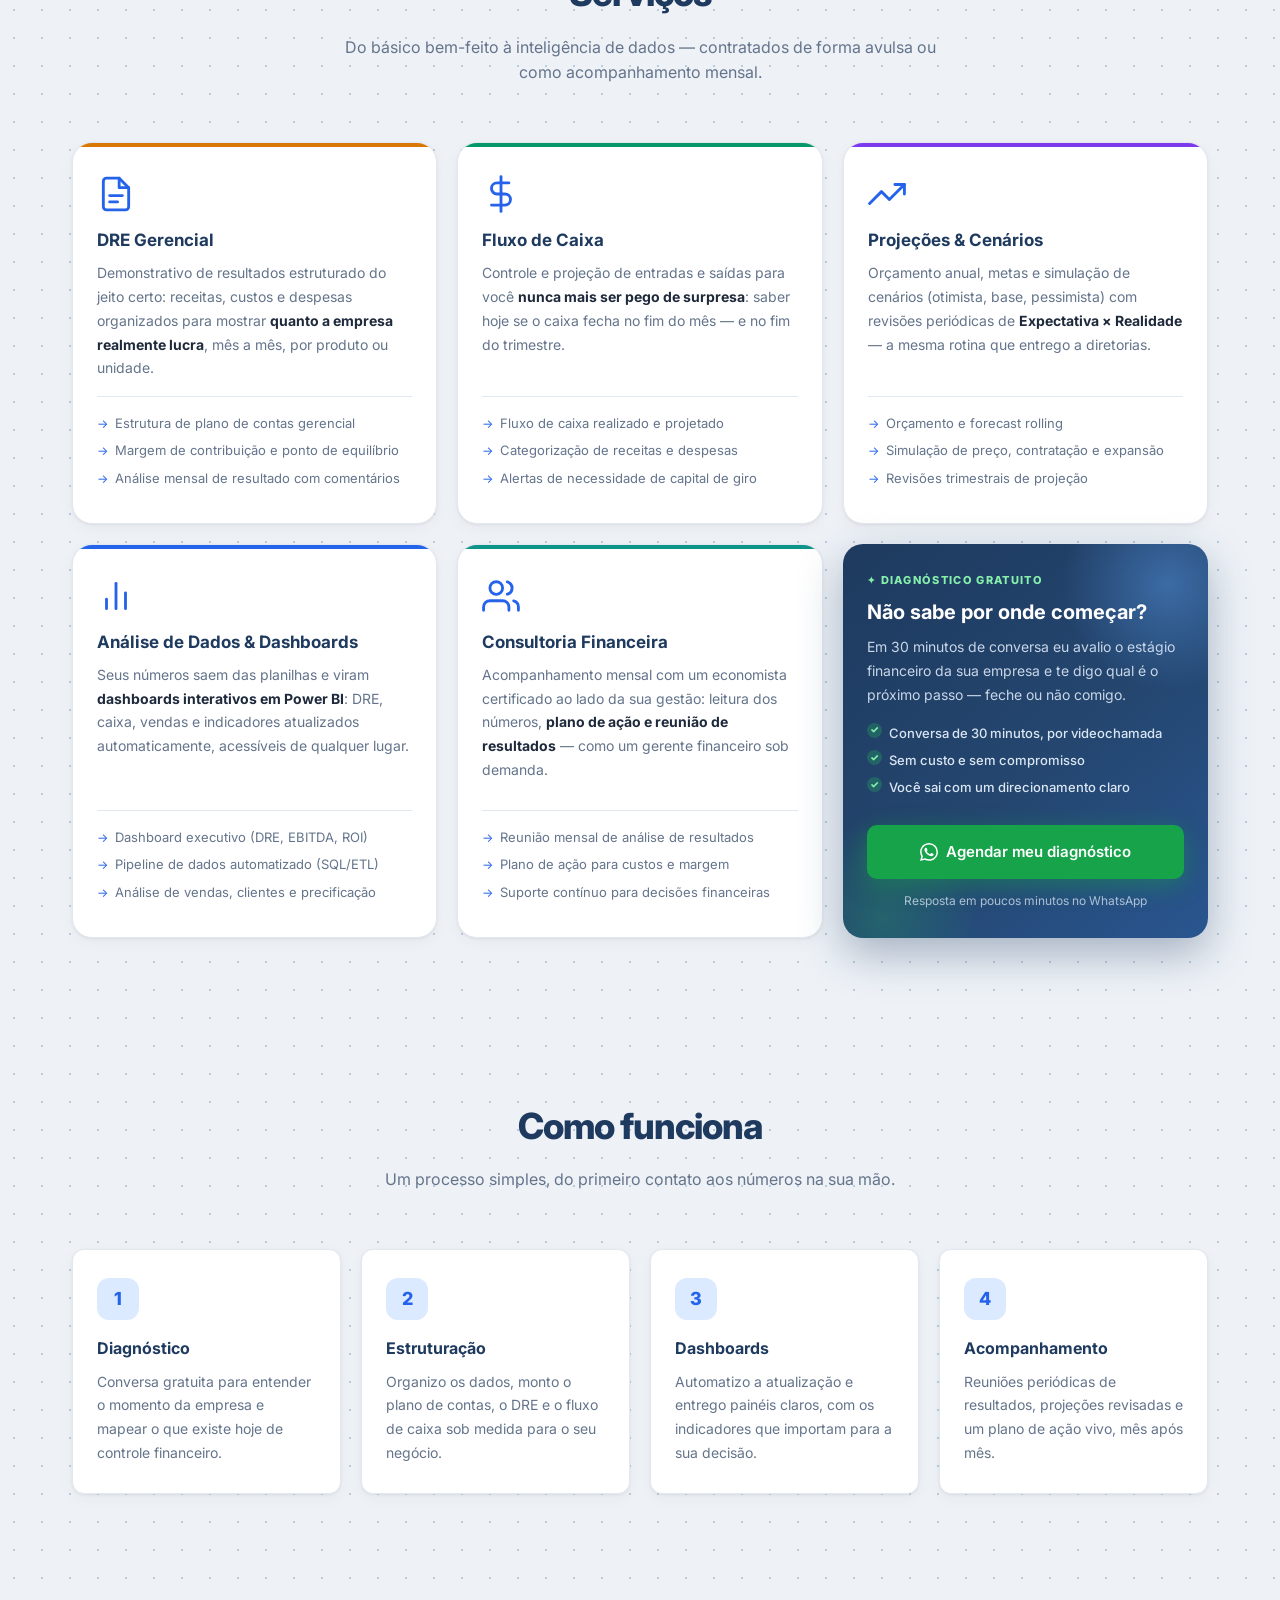
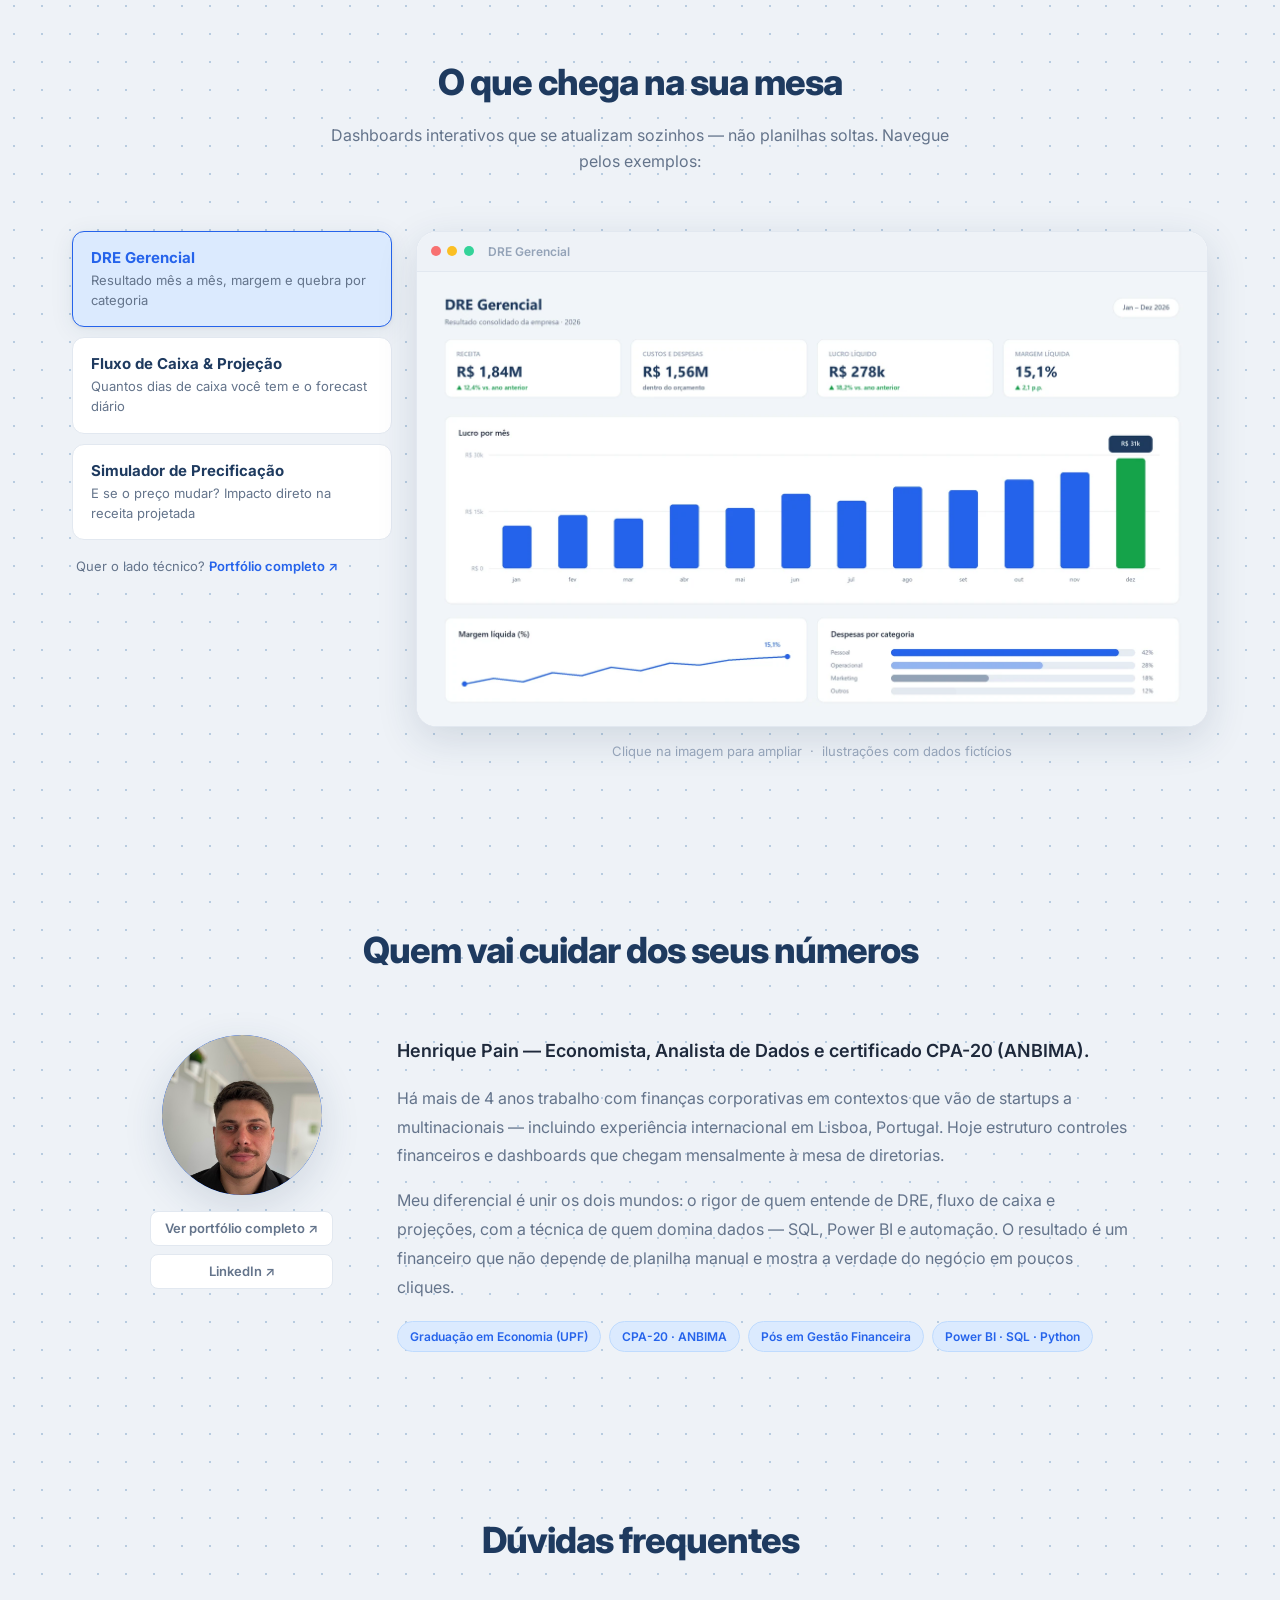
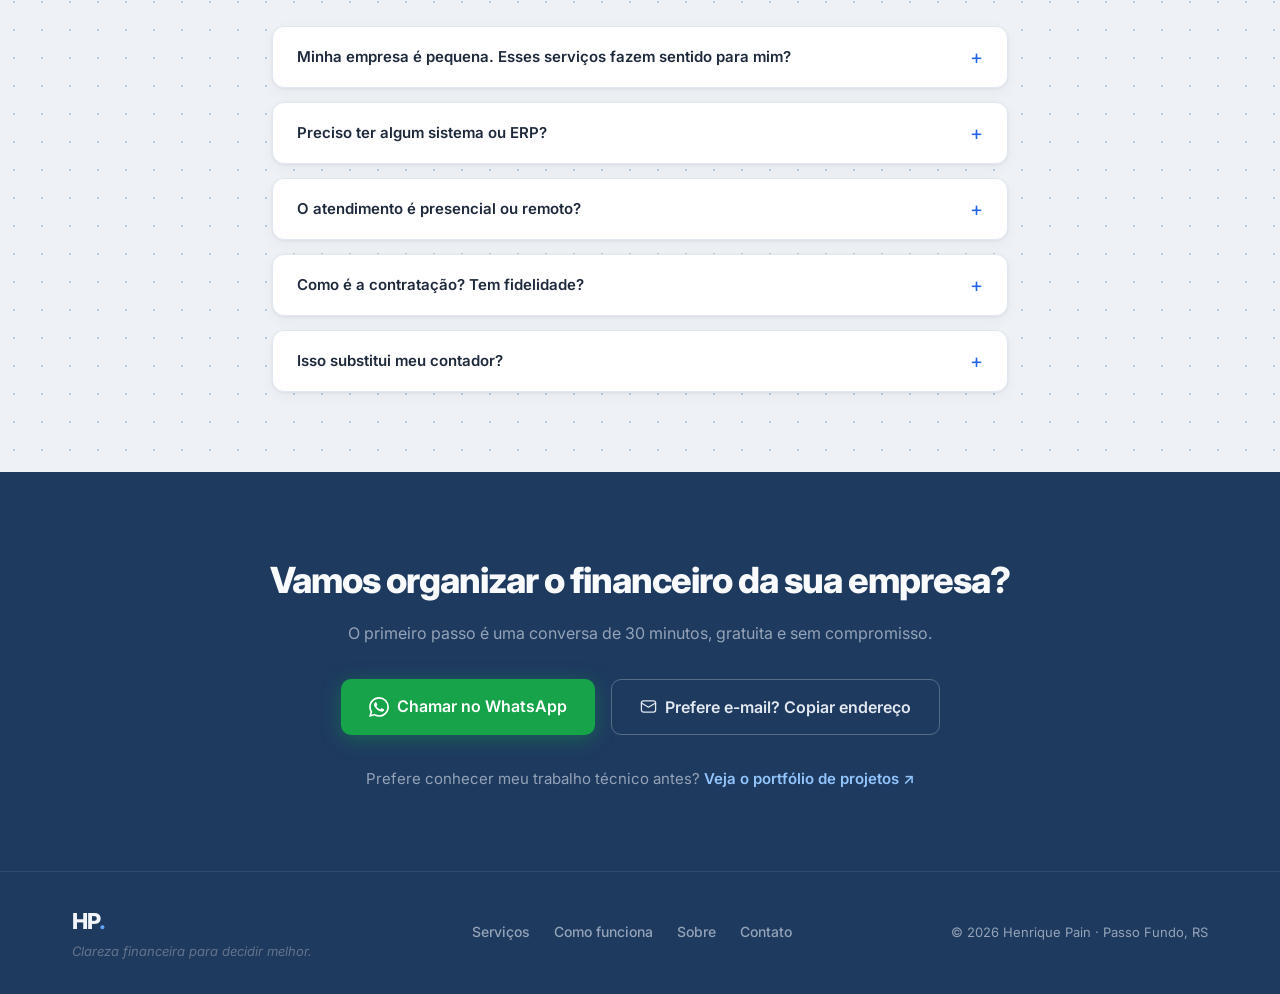
==== commit 9123dd91: "v1: dashboards ilustrativos proprios no showcase Substitui os prints de projetos (em ingles e densos" ====
--- a/v1/index.html
+++ b/v1/index.html
@@ -285,21 +285,21 @@
                     <button class="showcase-tab active" role="tab" aria-selected="true"
                         data-img="img/exemplos/dre.webp"
                         data-title="DRE Gerencial"
-                        data-alt="Dashboard de DRE gerencial em Power BI: receita, resultado e margem mês a mês">
+                        data-alt="Ilustração de dashboard de DRE gerencial: receita, lucro e margem mês a mês">
                         <strong>DRE Gerencial</strong>
                         <span>Resultado mês a mês, margem e quebra por categoria</span>
                     </button>
                     <button class="showcase-tab" role="tab" aria-selected="false"
                         data-img="img/exemplos/fluxo.webp"
                         data-title="Fluxo de Caixa & Projeção"
-                        data-alt="Dashboard de fluxo de caixa projetado: dias até quebra de caixa e previsto versus realizado">
+                        data-alt="Ilustração de dashboard de fluxo de caixa: saldo projetado, dias de caixa e compromissos">
                         <strong>Fluxo de Caixa &amp; Projeção</strong>
                         <span>Quantos dias de caixa você tem e o forecast diário</span>
                     </button>
                     <button class="showcase-tab" role="tab" aria-selected="false"
                         data-img="img/exemplos/precificacao.webp"
                         data-title="Simulador de Precificação"
-                        data-alt="Simulador de precificação com elasticidade-preço: impacto de cenários de preço na receita">
+                        data-alt="Ilustração de simulador de precificação: receita projetada por cenário de preço">
                         <strong>Simulador de Precificação</strong>
                         <span>E se o preço mudar? Impacto direto na receita projetada</span>
                     </button>
@@ -312,10 +312,10 @@
                             <em id="frameTitle">DRE Gerencial</em>
                         </div>
                         <a id="showcaseLink" href="img/exemplos/dre.webp" target="_blank" rel="noopener" title="Ampliar">
-                            <img id="showcaseImg" src="img/exemplos/dre.webp" alt="Dashboard de DRE gerencial em Power BI: receita, resultado e margem mês a mês">
+                            <img id="showcaseImg" src="img/exemplos/dre.webp" alt="Ilustração de dashboard de DRE gerencial: receita, lucro e margem mês a mês">
                         </a>
                     </div>
-                    <p class="showcase-hint">Clique na imagem para ampliar &nbsp;·&nbsp; dados de demonstração</p>
+                    <p class="showcase-hint">Clique na imagem para ampliar &nbsp;·&nbsp; ilustrações com dados fictícios</p>
                 </div>
             </div>
         </div>
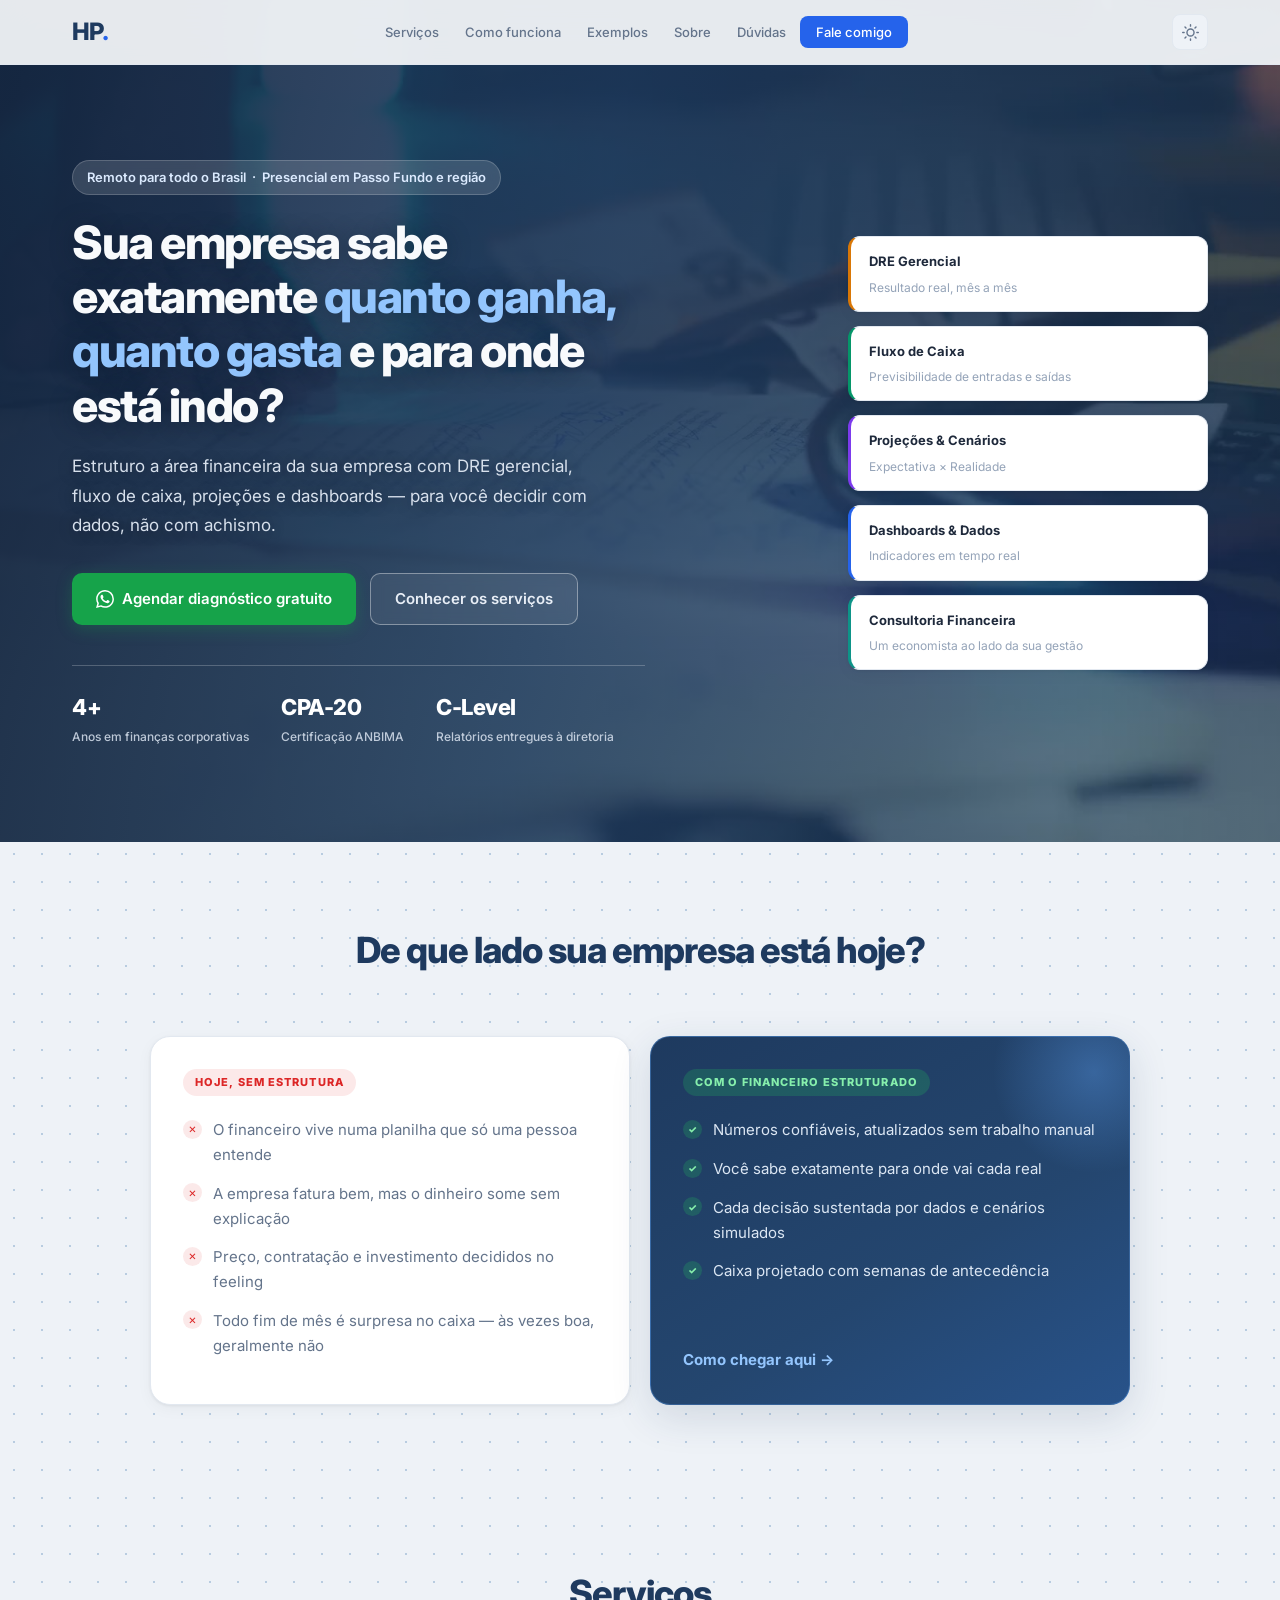
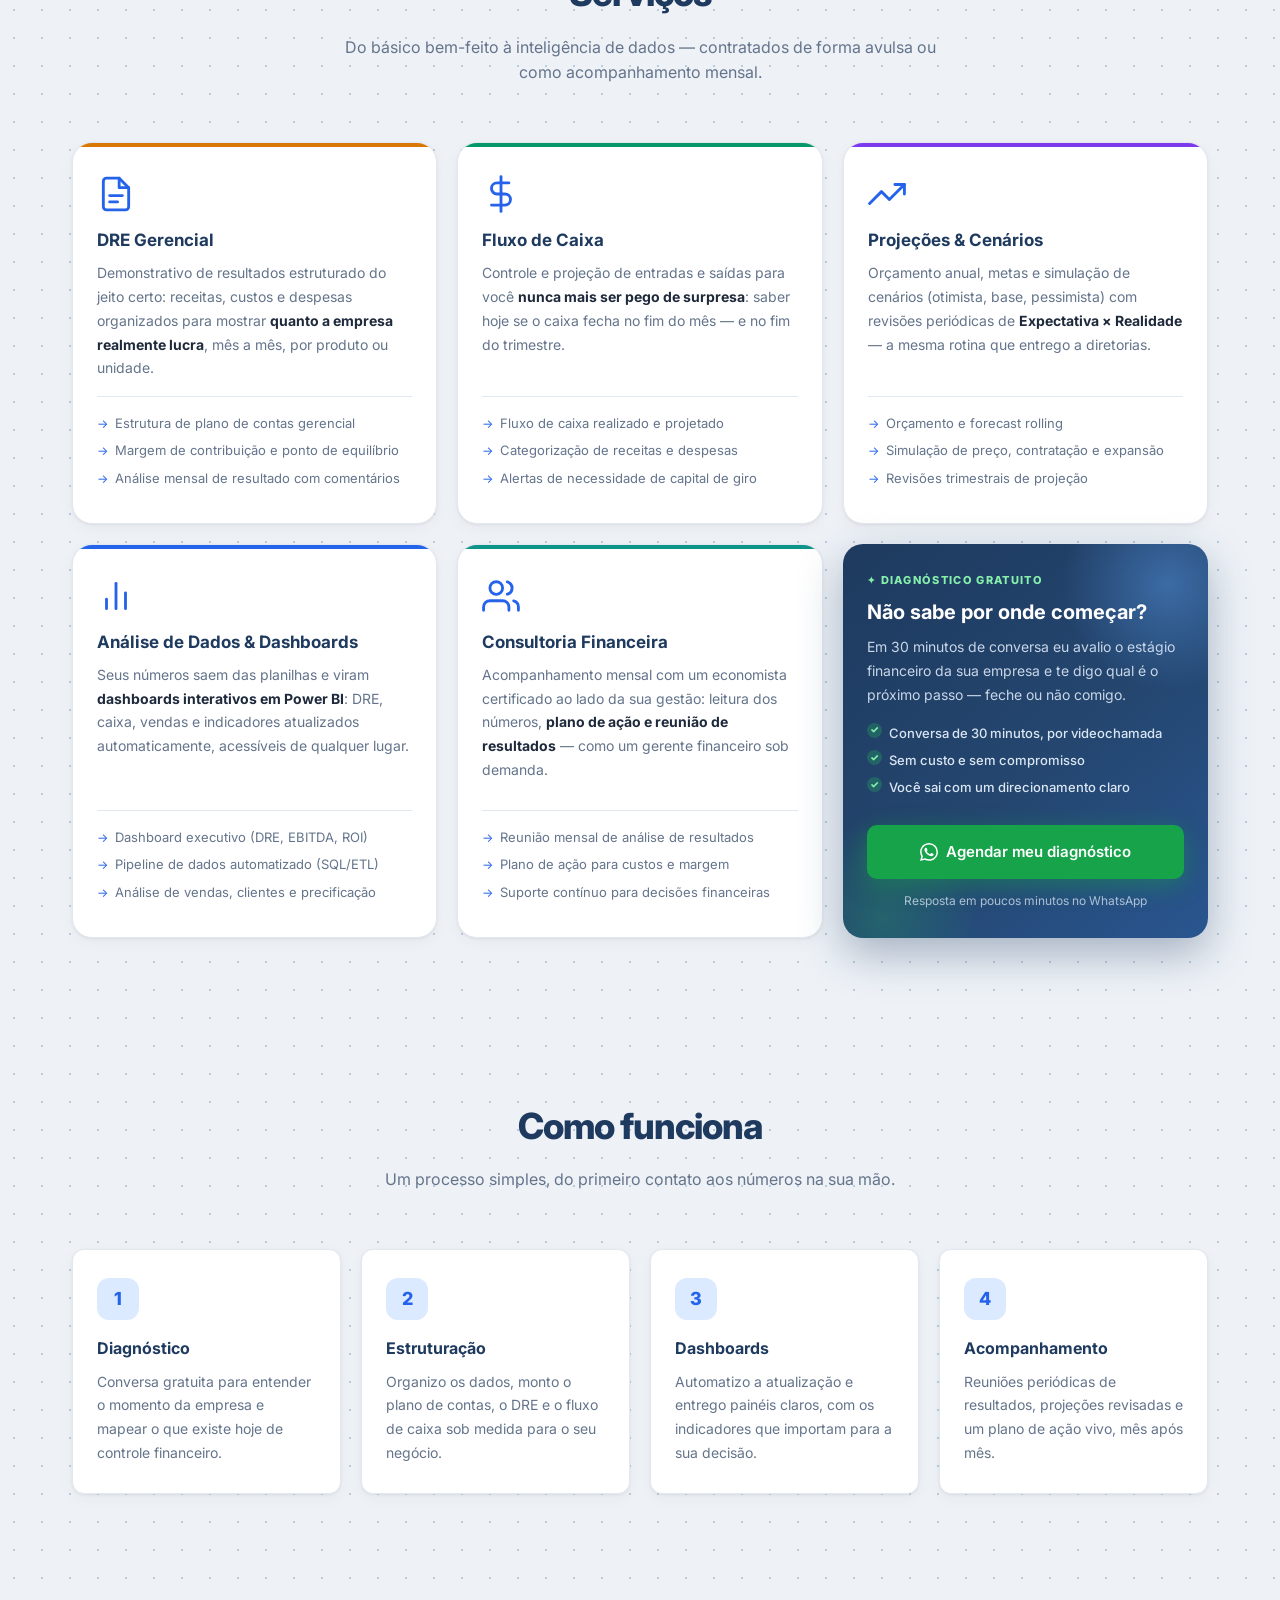
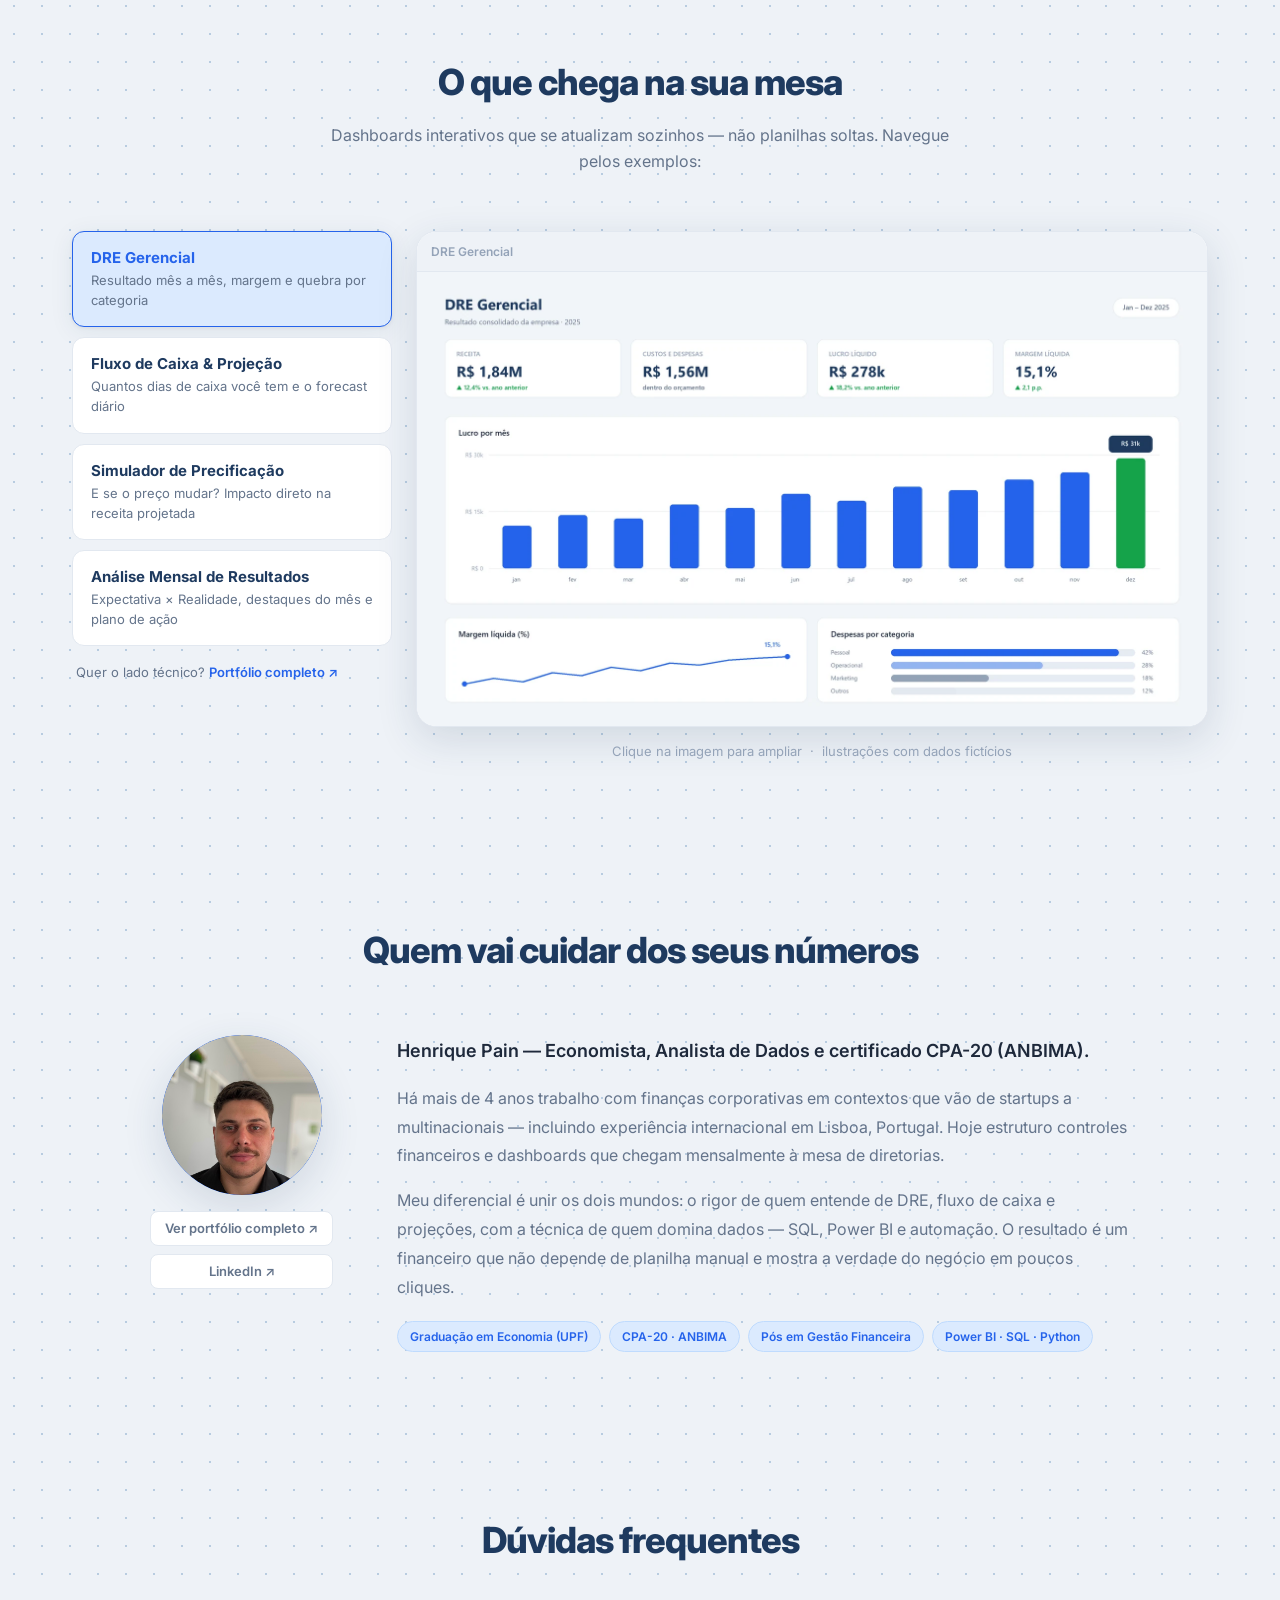
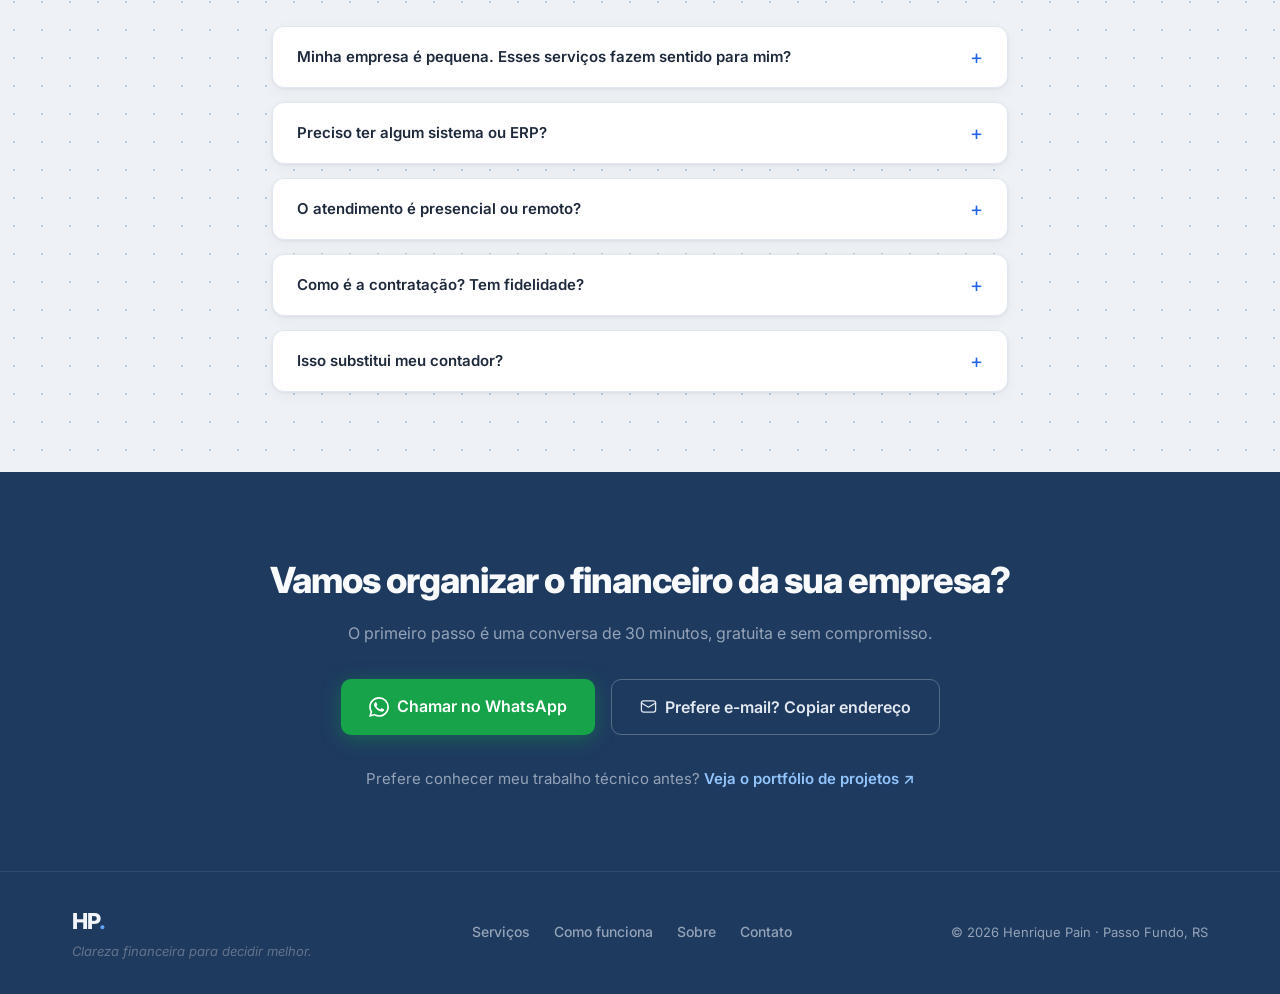
==== commit c5d402a3: "v1: aba de analise mensal, datas 2025 e moldura sem semaforo - Nova ilustracao analise.webp: report " ====
--- a/v1/index.html
+++ b/v1/index.html
@@ -303,12 +303,18 @@
                         <strong>Simulador de Precificação</strong>
                         <span>E se o preço mudar? Impacto direto na receita projetada</span>
                     </button>
+                    <button class="showcase-tab" role="tab" aria-selected="false"
+                        data-img="img/exemplos/analise.webp"
+                        data-title="Análise Mensal de Resultados"
+                        data-alt="Ilustração de relatório de análise mensal: previsto versus realizado, destaques do mês e plano de ação">
+                        <strong>Análise Mensal de Resultados</strong>
+                        <span>Expectativa × Realidade, destaques do mês e plano de ação</span>
+                    </button>
                     <p class="showcase-foot">Quer o lado técnico? <a href="https://henriquereolonpain-sys.github.io" target="_blank" rel="noopener">Portfólio completo ↗</a></p>
                 </div>
                 <div class="showcase-stage">
                     <div class="showcase-frame">
                         <div class="frame-bar">
-                            <span></span><span></span><span></span>
                             <em id="frameTitle">DRE Gerencial</em>
                         </div>
                         <a id="showcaseLink" href="img/exemplos/dre.webp" target="_blank" rel="noopener" title="Ampliar">
--- a/v1/style.css
+++ b/v1/style.css
@@ -469,16 +469,9 @@
     background: var(--bg-alt);
     border-bottom: 1px solid var(--border);
 }
-.frame-bar span {
-    width: 10px; height: 10px; border-radius: 50%;
-    background: var(--border);
-}
-.frame-bar span:nth-child(1) { background: #f87171; }
-.frame-bar span:nth-child(2) { background: #fbbf24; }
-.frame-bar span:nth-child(3) { background: #34d399; }
 .frame-bar em {
     font-style: normal; font-size: .75rem; font-weight: 600;
-    color: var(--text-light); margin-left: .5rem;
+    color: var(--text-light);
 }
 .showcase-frame a { display: block; cursor: zoom-in; }
 .showcase-frame img {
